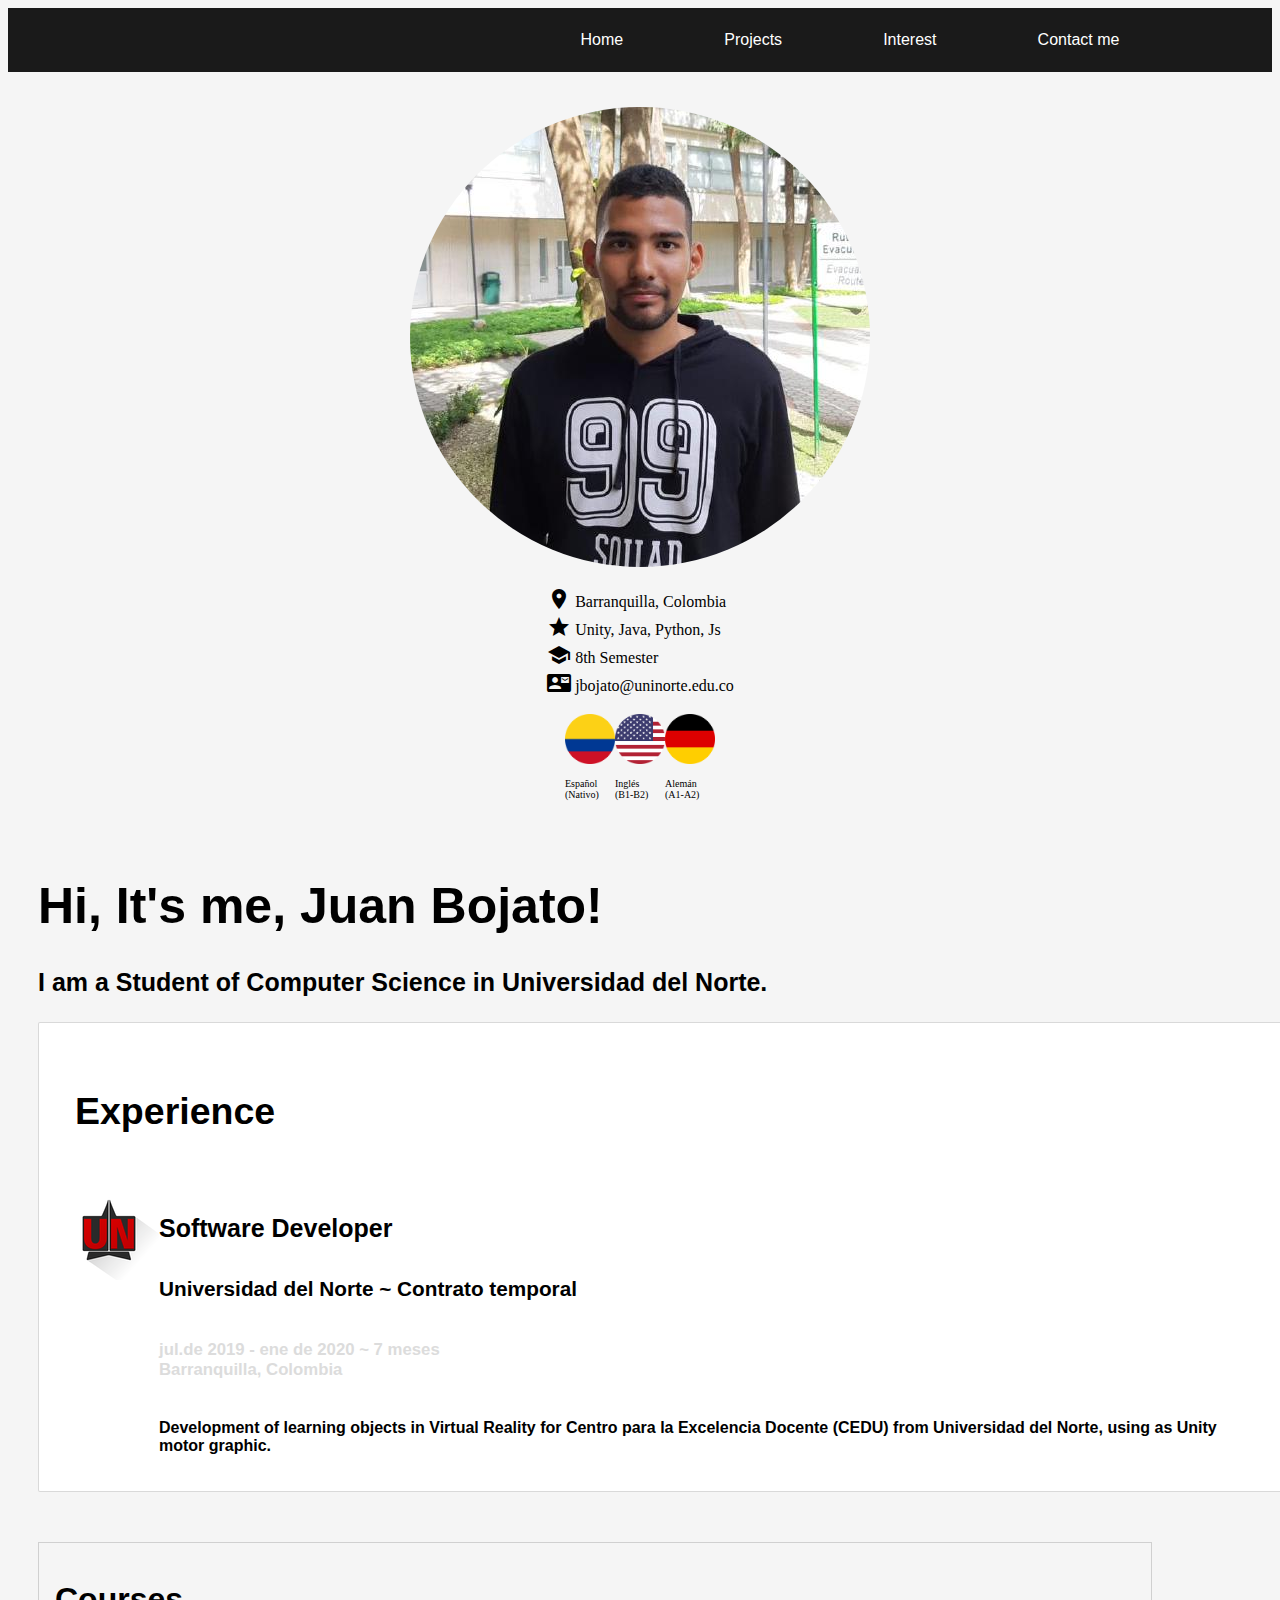
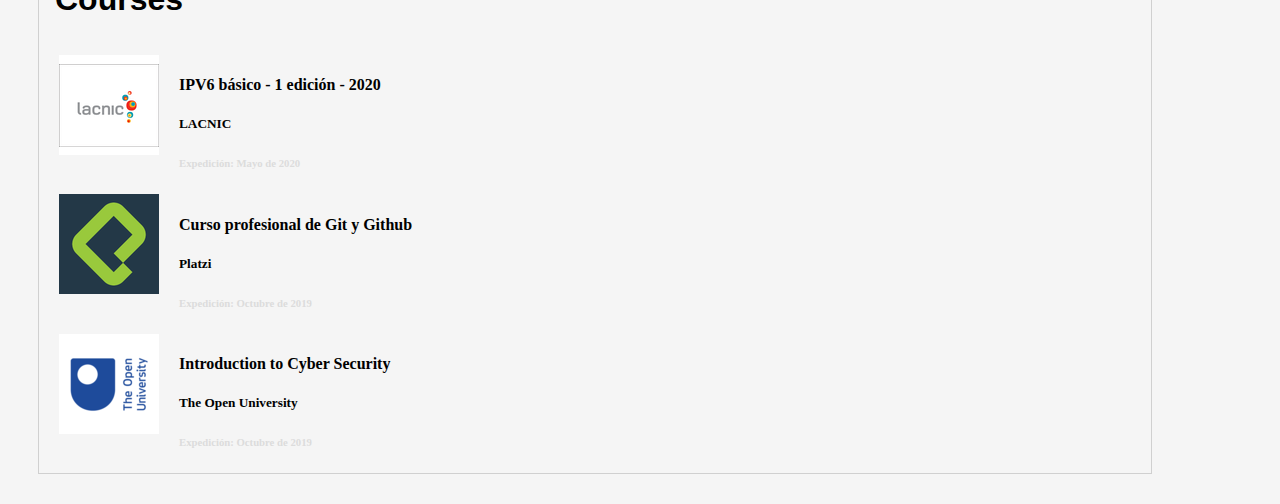
==== index.html @ c6415a24 "fix: error" ====
<!DOCTYPE html>
<html lang="en">
  <head>
    <meta charset="UTF-8" />
    <meta name="viewport" content="width=device-width, initial-scale=1.0" />
    <title>Document</title>
    <link
      rel="stylesheet"
      href="https://stackpath.bootstrapcdn.com/bootstrap/4.5.0/css/bootstrap.min.css"
      integrity="sha384-9aIt2nRpC12Uk9gS9baDl411NQApFmC26EwAOH8WgZl5MYYxFfc+NcPb1dKGj7Sk"
      crossorigin="anonymous"
    />
    <link
      rel="stylesheet"
      href="https://fonts.googleapis.com/css?family=Tangerine"
    />
    <link rel="stylesheet" href="./css/styles.css" />
    <link
      href="https://fonts.googleapis.com/icon?family=Material+Icons"
      rel="stylesheet"
    />
  </head>
  <body>
    <nav id="navbar">
      <!-- <div class="myName">
        <ul>
          Juan Bojato
        </ul>
      </div> -->

      <div class="navbar-sons">
        <ul>
          <a href="/">
            Home
          </a>
        </ul>
        <ul>
          <a href="./projects.html">
            Projects
          </a>
        </ul>
        <ul>
          <a href="./interest.html">
            Interest
          </a>
        </ul>
        <ul>
          <a href="./contact.html">
            Contact me
          </a>
        </ul>
      </div>
    </nav>
    <div class="divisor"></div>
    <div class="container">
      <div class="row">
        <div class="col-sm father-prof">
          <div class="profile">
            <div class="avatar-logo">
              <img class="avatar" src="./imgs/jb.jpg" />
            </div>
            <div class="personal-info">
              <ul class="list">
                <li>
                  <span class="material-icons icons">place</span>
                  Barranquilla, Colombia
                </li>

                <li>
                  <span class="material-icons icons">
                    star
                  </span>
                  Unity, Java, Python, Js
                </li>

                <li>
                  <span class="material-icons icons"> school </span> 8th
                  Semester
                </li>
                <li>
                  <span class="material-icons icons">
                    contact_mail
                  </span>
                  jbojato@uninorte.edu.co
                </li>

                <li></li>
              </ul>
            </div>

            <div class="idiomas">
              <div>
                <img class="tam" src="imgs/colombia-flag-round-xs.png" />
                <p>Español <br />(Nativo)</p>
              </div>
              <div>
                <img
                  class="tam"
                  src="imgs/united-states-of-america-flag-round-xs.png"
                />
                <p>Inglés <br />(B1-B2)</p>
              </div>
              <div>
                <img class="tam" src="imgs/germany-flag-round-xs.png" />
                <p>
                  Alemán<br />
                  (A1-A2)
                </p>
              </div>
            </div>
          </div>
        </div>
        <div class="col-sm text-intro">
          <h1>
            Hi, It's me, Juan Bojato!
          </h1>
          <p>
            I am a Student of Computer Science in Universidad del Norte.
          </p>
          <div class="experience">
            <h2>
              Experience
            </h2>
            <div class="exp-section">
              <div class="logo">
                <img src="imgs/north.png" />
              </div>
              <div class="text-exp">
                <h4>Software Developer</h4>
                <h5>Universidad del Norte ~ Contrato temporal</h5>
                <h6>
                  jul.de 2019 - ene de 2020 ~ 7 meses <br />Barranquilla,
                  Colombia
                </h6>
                <p class="exp">
                  Development of learning objects in Virtual Reality for Centro
                  para la Excelencia Docente (CEDU) from Universidad del Norte,
                  using as Unity motor graphic.
                </p>
              </div>
            </div>
          </div>
        </div>
      </div>
    </div>
    <div class="row courses">
      <div class="col-sm" id="courses-child">
        <h1 id="title">Courses</h1>
        <div class="lacnic">
          <div class="logo-curse">
            <img src="imgs/lacnic.png" />
          </div>
          <div>
            <h4>IPV6 básico - 1 edición - 2020</h4>
            <h5>LACNIC</h5>
            <h6>Expedición: Mayo de 2020</h6>
          </div>
        </div>
        <div class="platzi">
          <div class="logo-curse">
            <img src="imgs/platzi.png" />
          </div>
          <div>
            <h4>Curso profesional de Git y Github</h4>
            <h5>Platzi</h5>
            <h6>Expedición: Octubre de 2019</h6>
          </div>
        </div>
        <div class="openu">
          <div class="logo-curse">
            <img src="imgs/openuniversity.png" />
          </div>
          <div>
            <h4>Introduction to Cyber Security</h4>
            <h5>The Open University</h5>
            <h6>Expedición: Octubre de 2019</h6>
          </div>
        </div>
      </div>
    </div>
  </body>
</html>
---- css/styles.css ----
body {
  background-color: #f5f5f5;
}
a,
a:link {
  text-decoration: none;
  color: white;
  font-size: 16px;
}
a:hover {
  color: brown;
}
/* navbar section */
#navbar {
  width: 100%;
  top: 0;
  left: 0;

  height: 4rem;
  display: flex;
  align-items: center;
  background-color: #1a1a1a;
}
.navbar-sons {
  display: flex;
  width: 50%;
  right: 130px;
  position: absolute;
  justify-content: space-around;
  color: grey;
  font-weight: 500;
  font-family: "metropolis", sans-serif;
  font-size: 16px;
}
.navbar-sons ul:hover {
  font-size: 20px;
}

.myName {
  font-family: "Tangerine", sans-serif;
  display: flex;
  text-decoration: none;
  font-style: italic;
  font-weight: 600;
  font-size: 3em;
  position: absolute;
  color: black;
  animation-name: example;
  animation-duration: 4s;
  animation-delay: 1s;
  animation-iteration-count: infinite;
}

@keyframes example {
  from {
    color: black;
  }
  to {
    color: lightsalmon;
  }
}
/* divisor */
/* .divisor {
  width: 100%;
  height: 5px;
  background-color: #333333;
} */
/* container */
.container {
  border-radius: 2px;
  margin-top: 15px;
}
.avatar-logo,
.personal-info {
  display: flex;
  flex-direction: column;
  align-items: center;
}

.avatar {
  border-radius: 50%;
  max-width: 50%;
  height: auto;
}

.father-prof {
  display: flex;
  justify-content: center;
}

.profile {
  width: 100%;
  margin-top: 20px;
}
.text-intro {
  font-size: 25px;
  font-weight: 700;
  font-family: "Montserrat", sans-serif;
  padding: 20px;
  margin: 10px;
}
/* Second row */
.experience {
  border-radius: 2px;
  border-style: solid;
  background-color: white;
  border: 1px solid rgba(0, 0, 0, 0.15);
  height: auto;
  width: 100%;
  padding: 20px;
}
.exp-section,
.platzi,
.openu,
.lacnic {
  display: flex;
  align-items: flex-start;
}

.exp {
  font-size: 16px;
  font-family: "Roboto", sans-serif;

  margin-top: 10px;
}

.logo {
  height: 200px;
  width: 100px;
}
.logo-curse {
  height: 100px;
  width: 100px;
  margin-left: 20px;
  margin-right: 20px;
  margin-bottom: 20px;
}
.icons {
  position: relative;
  top: 4px;
  margin-left: 3px;
}
li {
  list-style-type: none;
  margin-right: 2px;
}
.list {
  padding-left: 0;
}
.idiomas {
  display: flex;
  justify-content: center;
  margin: 3px;
}
.tam {
  height: 50px;
  width: 50px;
}
/* .idiomas {
  width: 100%;
  margin: 3px;
  display: flex;
  justify-content: center;
  align-items: center;
}
.idiomas > div {
  width: 50%;
} */
.idiomas > div > p {
  font-size: 10px;
}

/* .tam {
  max-width: 30%;
  height: auto;
} */
/* .tam {
  height: 70px;
  width: 70px;
} */
/* Third row */
#courses-child {
  height: auto;
  width: 100%;

  border-style: solid;
  border-color: gray;
  border: 1px solid rgba(0, 0, 0, 0.15);
}
.courses {
  margin: 30px;
  width: 88%;
}
#title,
h2 {
  padding: 16px;
  font-family: Verdana, Tahoma, sans-serif;
}

h6 {
  color: gainsboro;
}

/* Media query */
@media (max-width: 900px) {
  .navbar-sons {
    width: 40%;
  }

  /* .avatar-logo {
    flex-direction: column;
    justify-content: top;
    align-items: center;
  }
  .profile {
    justify-content: center;
  }
  .tam {
    width: 30px;
    height: 30px;
  }
  .list,
  .personal-info {
    width: 40%;
  } */
}
/* @media (max-width: 900px) {
  .myName {
    width: 80%;
  }
} */
@media (max-width: 450px) {
  #navbar {
    font-size: 10px;
    justify-content: space-around;
  }
}
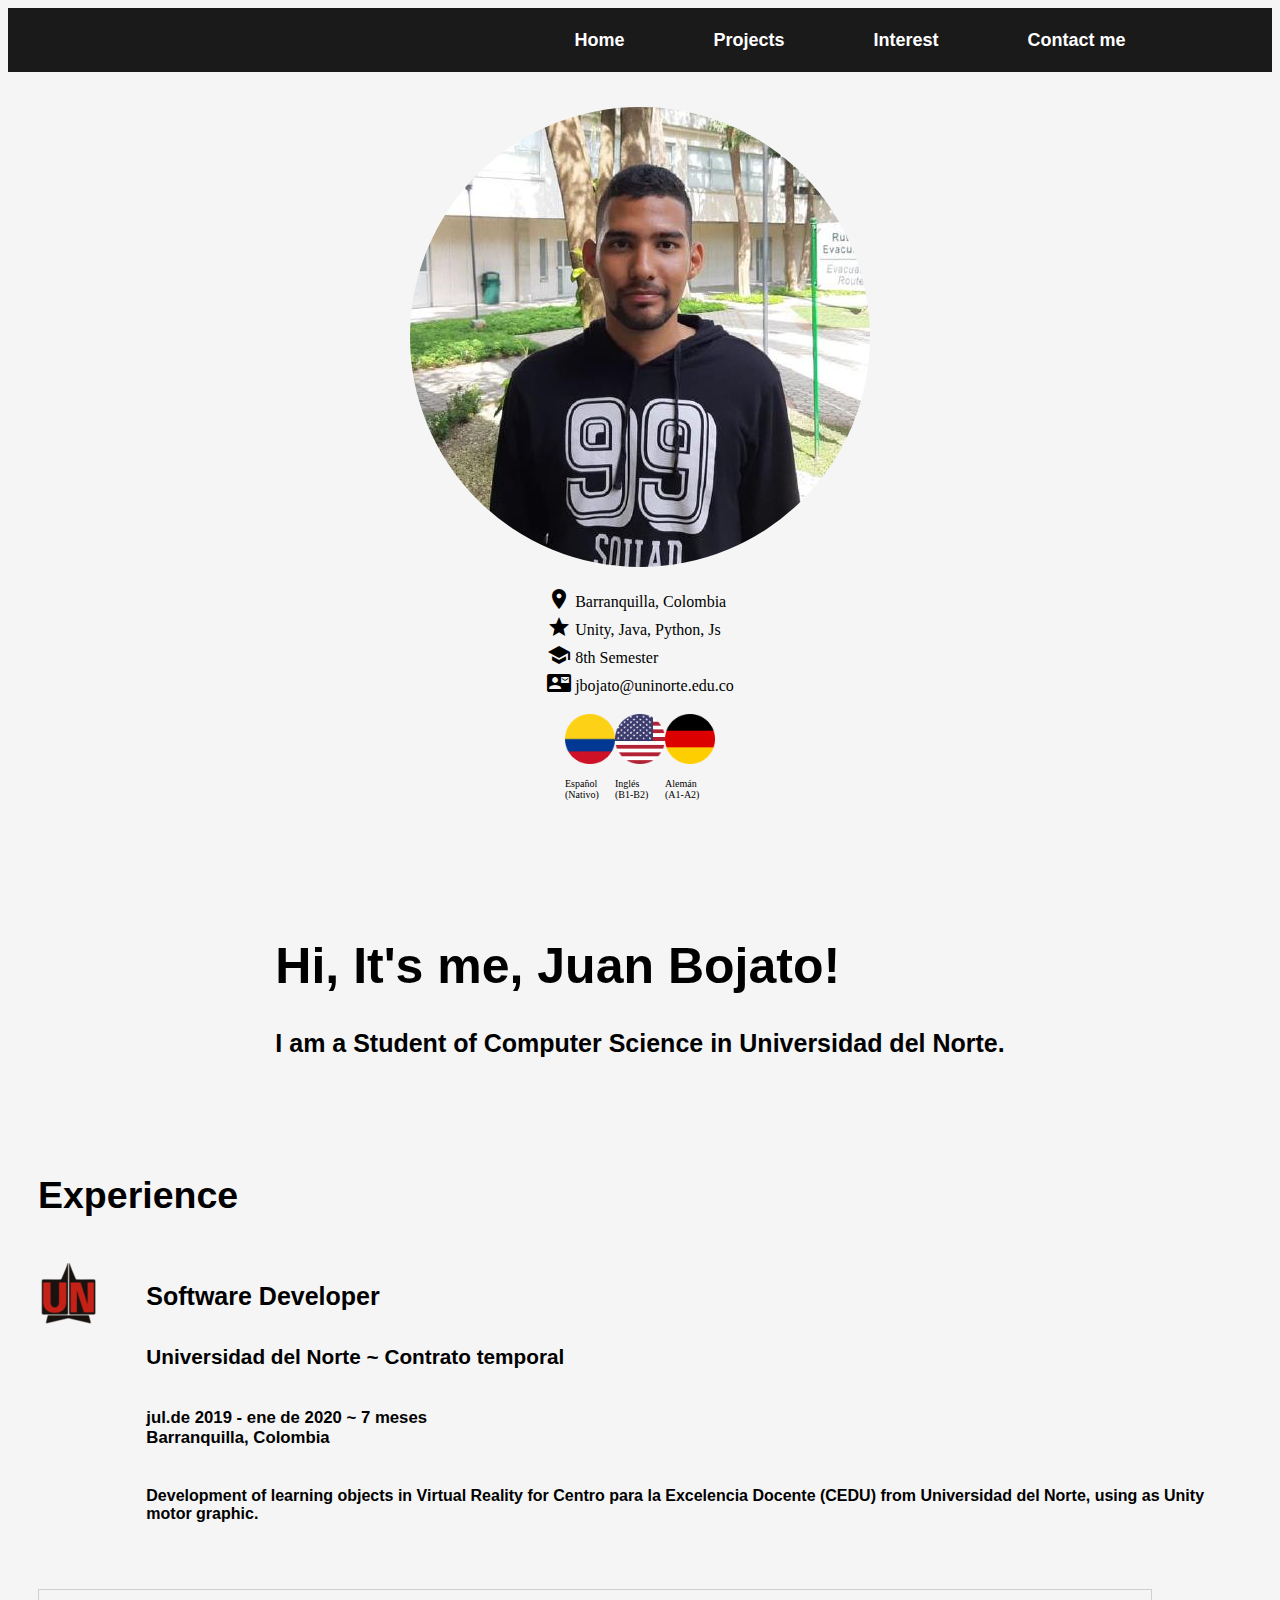
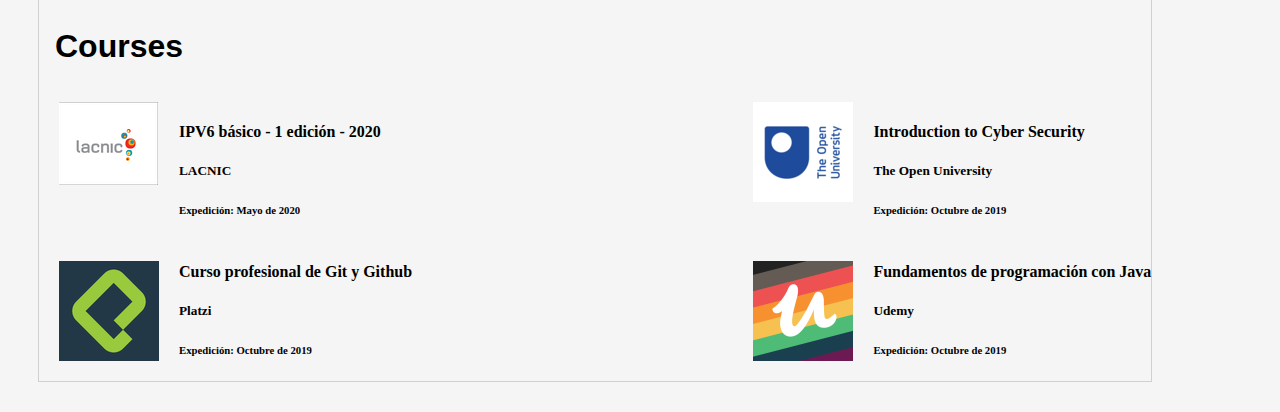
==== commit b2de7ee2: "feature: projects.html" ====
--- a/index.html
+++ b/index.html
@@ -111,12 +111,17 @@
           </div>
         </div>
         <div class="col-sm text-intro">
-          <h1>
-            Hi, It's me, Juan Bojato!
-          </h1>
-          <p>
-            I am a Student of Computer Science in Universidad del Norte.
-          </p>
+          <div class="presentation">
+            <div>
+              <h1>
+                Hi, It's me, Juan Bojato!
+              </h1>
+              <p>
+                I am a Student of Computer Science in Universidad del Norte.
+              </p>
+            </div>
+          </div>
+
           <div class="experience">
             <h2>
               Experience
@@ -144,36 +149,52 @@
       </div>
     </div>
     <div class="row courses">
-      <div class="col-sm" id="courses-child">
+      <div class="col-sm" id="courses-father">
         <h1 id="title">Courses</h1>
-        <div class="lacnic">
-          <div class="logo-curse">
-            <img src="imgs/lacnic.png" />
-          </div>
-          <div>
-            <h4>IPV6 básico - 1 edición - 2020</h4>
-            <h5>LACNIC</h5>
-            <h6>Expedición: Mayo de 2020</h6>
-          </div>
-        </div>
-        <div class="platzi">
-          <div class="logo-curse">
-            <img src="imgs/platzi.png" />
-          </div>
-          <div>
-            <h4>Curso profesional de Git y Github</h4>
-            <h5>Platzi</h5>
-            <h6>Expedición: Octubre de 2019</h6>
-          </div>
-        </div>
-        <div class="openu">
-          <div class="logo-curse">
-            <img src="imgs/openuniversity.png" />
-          </div>
-          <div>
-            <h4>Introduction to Cyber Security</h4>
-            <h5>The Open University</h5>
-            <h6>Expedición: Octubre de 2019</h6>
+        <div class="courses-child">
+          <div class="courses-section-1">
+            <div class="lacnic">
+              <div class="logo-curse">
+                <img src="imgs/lacnic.png" />
+              </div>
+              <div>
+                <h4>IPV6 básico - 1 edición - 2020</h4>
+                <h5>LACNIC</h5>
+                <h6>Expedición: Mayo de 2020</h6>
+              </div>
+            </div>
+            <div class="platzi">
+              <div class="logo-curse">
+                <img src="imgs/platzi.png" />
+              </div>
+              <div>
+                <h4>Curso profesional de Git y Github</h4>
+                <h5>Platzi</h5>
+                <h6>Expedición: Octubre de 2019</h6>
+              </div>
+            </div>
+          </div>
+          <div class="courses-section-2">
+            <div class="openu">
+              <div class="logo-curse">
+                <img src="imgs/openuniversity.png" />
+              </div>
+              <div>
+                <h4>Introduction to Cyber Security</h4>
+                <h5>The Open University</h5>
+                <h6>Expedición: Octubre de 2019</h6>
+              </div>
+            </div>
+            <div class="udemy">
+              <div class="logo-curse">
+                <img src="imgs/0.png" />
+              </div>
+              <div>
+                <h4>Fundamentos de programación con Java</h4>
+                <h5>Udemy</h5>
+                <h6>Expedición: Octubre de 2019</h6>
+              </div>
+            </div>
           </div>
         </div>
       </div>
--- a/css/styles.css
+++ b/css/styles.css
@@ -5,10 +5,9 @@
 a:link {
   text-decoration: none;
   color: white;
-  font-size: 16px;
 }
 a:hover {
-  color: brown;
+  color: lightseagreen;
 }
 /* navbar section */
 #navbar {
@@ -27,13 +26,10 @@
   right: 130px;
   position: absolute;
   justify-content: space-around;
-  color: grey;
-  font-weight: 500;
-  font-family: "metropolis", sans-serif;
-  font-size: 16px;
-}
-.navbar-sons ul:hover {
-  font-size: 20px;
+  color: white;
+  font-weight: 550;
+  font-family: "Montserrat", sans-serif;
+  font-size: 18px;
 }
 
 .myName {
@@ -99,24 +95,30 @@
   padding: 20px;
   margin: 10px;
 }
+.presentation {
+  display: flex;
+  justify-content: center;
+  align-items: center;
+  height: 300px;
+}
 /* Second row */
 .experience {
   border-radius: 2px;
-  border-style: solid;
-  background-color: white;
-  border: 1px solid rgba(0, 0, 0, 0.15);
-  height: auto;
-  width: 100%;
-  padding: 20px;
-}
+  height: auto;
+  width: 100%;
+}
+
 .exp-section,
-.platzi,
 .openu,
 .lacnic {
   display: flex;
   align-items: flex-start;
 }
-
+.udemy,
+.platzi {
+  display: flex;
+  align-items: flex-end;
+}
 .exp {
   font-size: 16px;
   font-family: "Roboto", sans-serif;
@@ -127,6 +129,7 @@
 .logo {
   height: 200px;
   width: 100px;
+  margin: 15px 15px 15px 0px;
 }
 .logo-curse {
   height: 100px;
@@ -179,7 +182,7 @@
   width: 70px;
 } */
 /* Third row */
-#courses-child {
+#courses-father {
   height: auto;
   width: 100%;
 
@@ -187,18 +190,18 @@
   border-color: gray;
   border: 1px solid rgba(0, 0, 0, 0.15);
 }
+.courses-child {
+  display: flex;
+  flex-wrap: wrap;
+  justify-content: space-between;
+}
 .courses {
   margin: 30px;
   width: 88%;
 }
-#title,
-h2 {
+#title {
   padding: 16px;
   font-family: Verdana, Tahoma, sans-serif;
-}
-
-h6 {
-  color: gainsboro;
 }
 
 /* Media query */
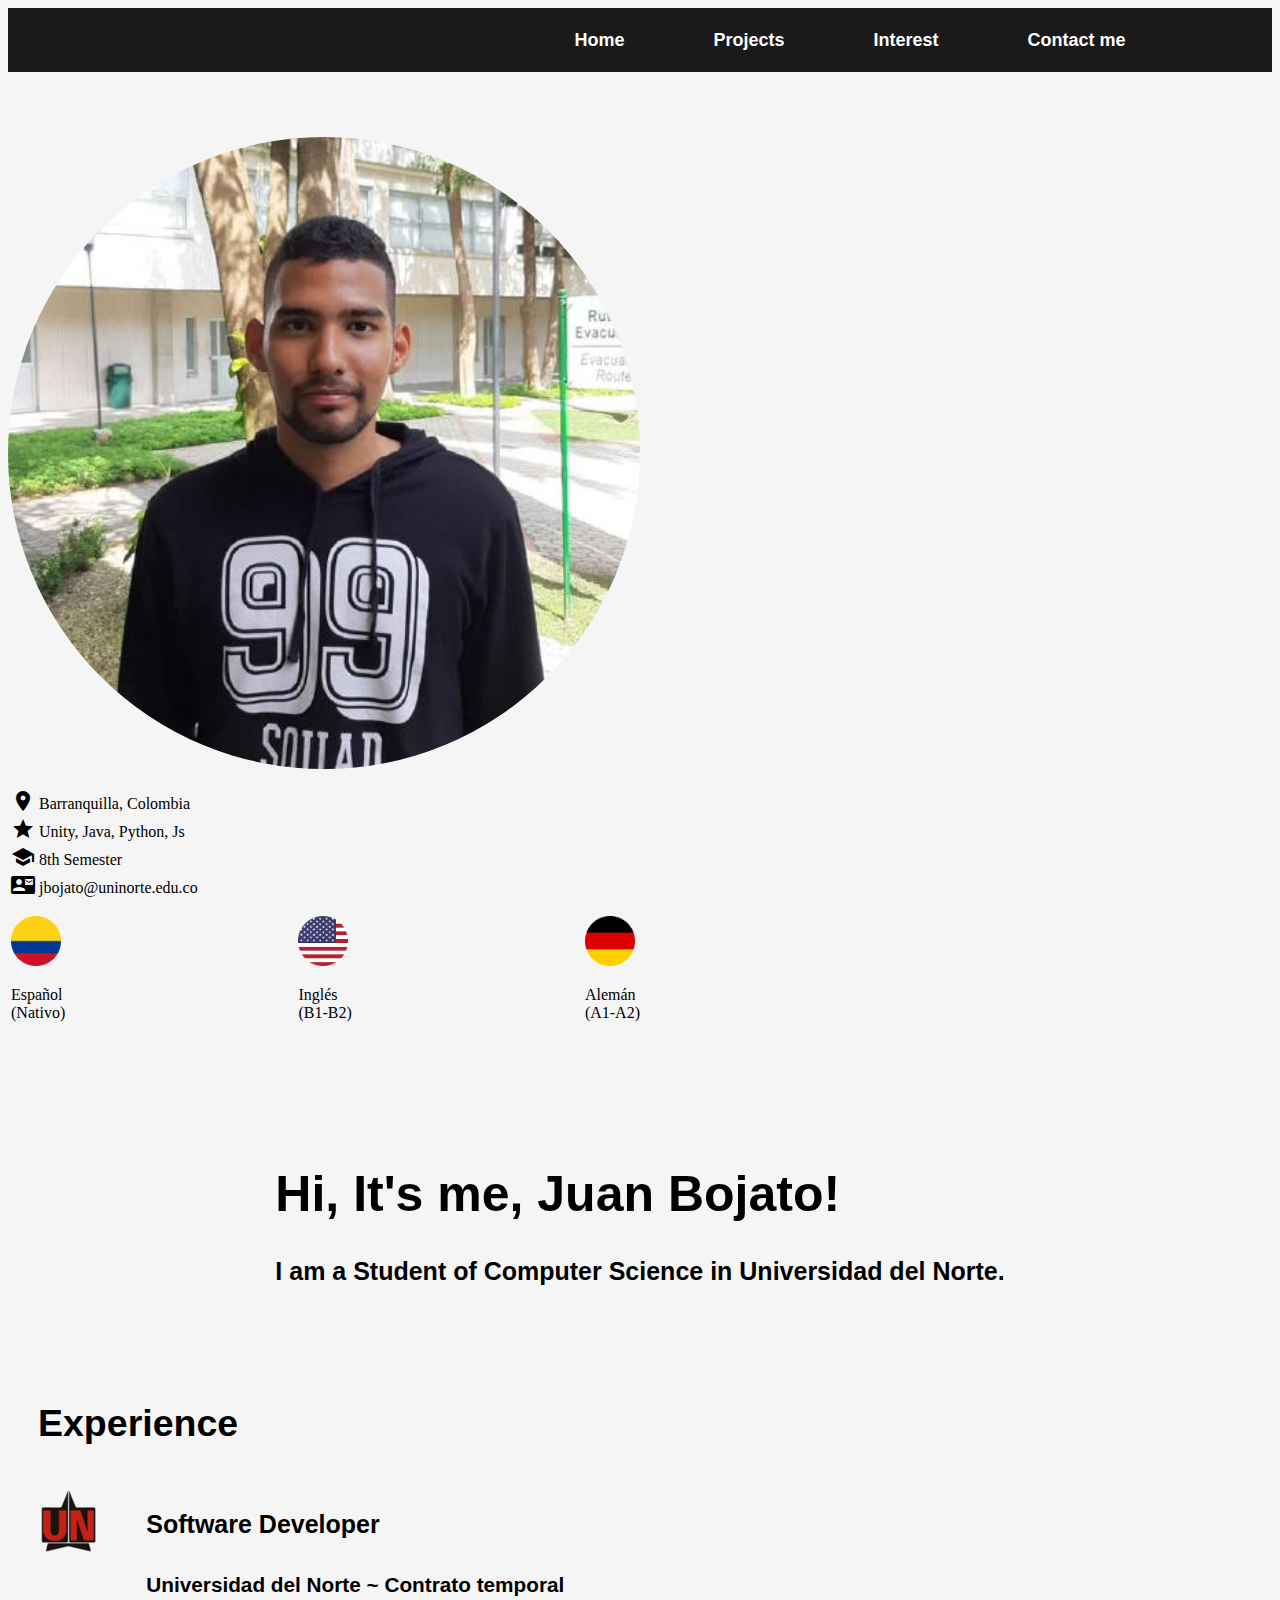
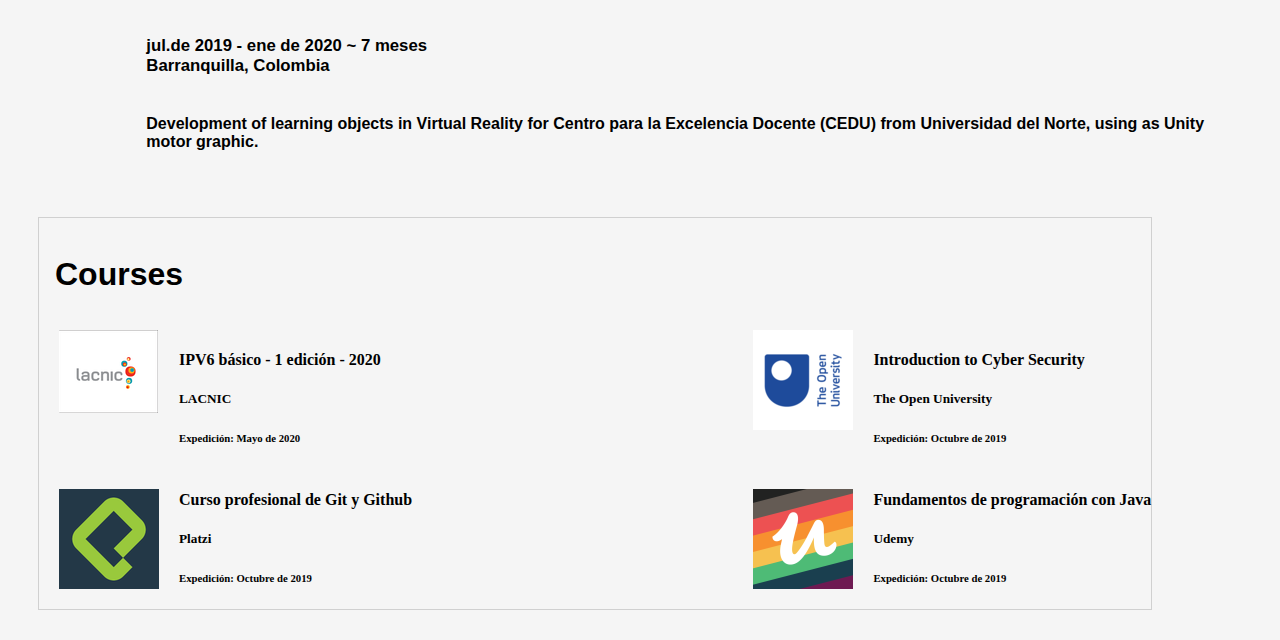
==== commit 2a3eae59: "fix: flags" ====
--- a/index.html
+++ b/index.html
@@ -89,23 +89,25 @@
             </div>
 
             <div class="idiomas">
-              <div>
-                <img class="tam" src="imgs/colombia-flag-round-xs.png" />
-                <p>Español <br />(Nativo)</p>
-              </div>
-              <div>
-                <img
-                  class="tam"
-                  src="imgs/united-states-of-america-flag-round-xs.png"
-                />
-                <p>Inglés <br />(B1-B2)</p>
-              </div>
-              <div>
-                <img class="tam" src="imgs/germany-flag-round-xs.png" />
-                <p>
-                  Alemán<br />
-                  (A1-A2)
-                </p>
+              <div class="idiomas-children">
+                <div>
+                  <img class="tam" src="imgs/colombia-flag-round-xs.png" />
+                  <p>Español <br />(Nativo)</p>
+                </div>
+                <div>
+                  <img
+                    class="tam"
+                    src="imgs/united-states-of-america-flag-round-xs.png"
+                  />
+                  <p>Inglés <br />(B1-B2)</p>
+                </div>
+                <div>
+                  <img class="tam" src="imgs/germany-flag-round-xs.png" />
+                  <p>
+                    Alemán<br />
+                    (A1-A2)
+                  </p>
+                </div>
               </div>
             </div>
           </div>
--- a/css/styles.css
+++ b/css/styles.css
@@ -70,7 +70,6 @@
 .personal-info {
   display: flex;
   flex-direction: column;
-  align-items: center;
 }
 
 .avatar {
@@ -81,12 +80,12 @@
 
 .father-prof {
   display: flex;
-  justify-content: center;
+  justify-content: flex-end;
 }
 
 .profile {
   width: 100%;
-  margin-top: 20px;
+  margin-top: 50px;
 }
 .text-intro {
   font-size: 25px;
@@ -151,9 +150,14 @@
   padding-left: 0;
 }
 .idiomas {
-  display: flex;
-  justify-content: center;
   margin: 3px;
+}
+.idiomas-children {
+  width: 50%;
+  display: flex;
+  /* align-items: center; */
+  flex-wrap: wrap;
+  justify-content: space-between;
 }
 .tam {
   height: 50px;
@@ -207,31 +211,24 @@
 /* Media query */
 @media (max-width: 900px) {
   .navbar-sons {
-    width: 40%;
-  }
-
-  /* .avatar-logo {
+    width: 30%;
+  }
+}
+@media (max-width: 575px) {
+  .avatar-logo,
+  .personal-info {
+    display: flex;
     flex-direction: column;
-    justify-content: top;
     align-items: center;
   }
-  .profile {
-    justify-content: center;
-  }
-  .tam {
-    width: 30px;
-    height: 30px;
-  }
-  .list,
-  .personal-info {
-    width: 40%;
-  } */
-}
-/* @media (max-width: 900px) {
-  .myName {
-    width: 80%;
-  }
-} */
+  .idiomas-children {
+    display: flex;
+    width: 100%;
+    align-items: center;
+    justify-content: space-around;
+  }
+}
+
 @media (max-width: 450px) {
   #navbar {
     font-size: 10px;
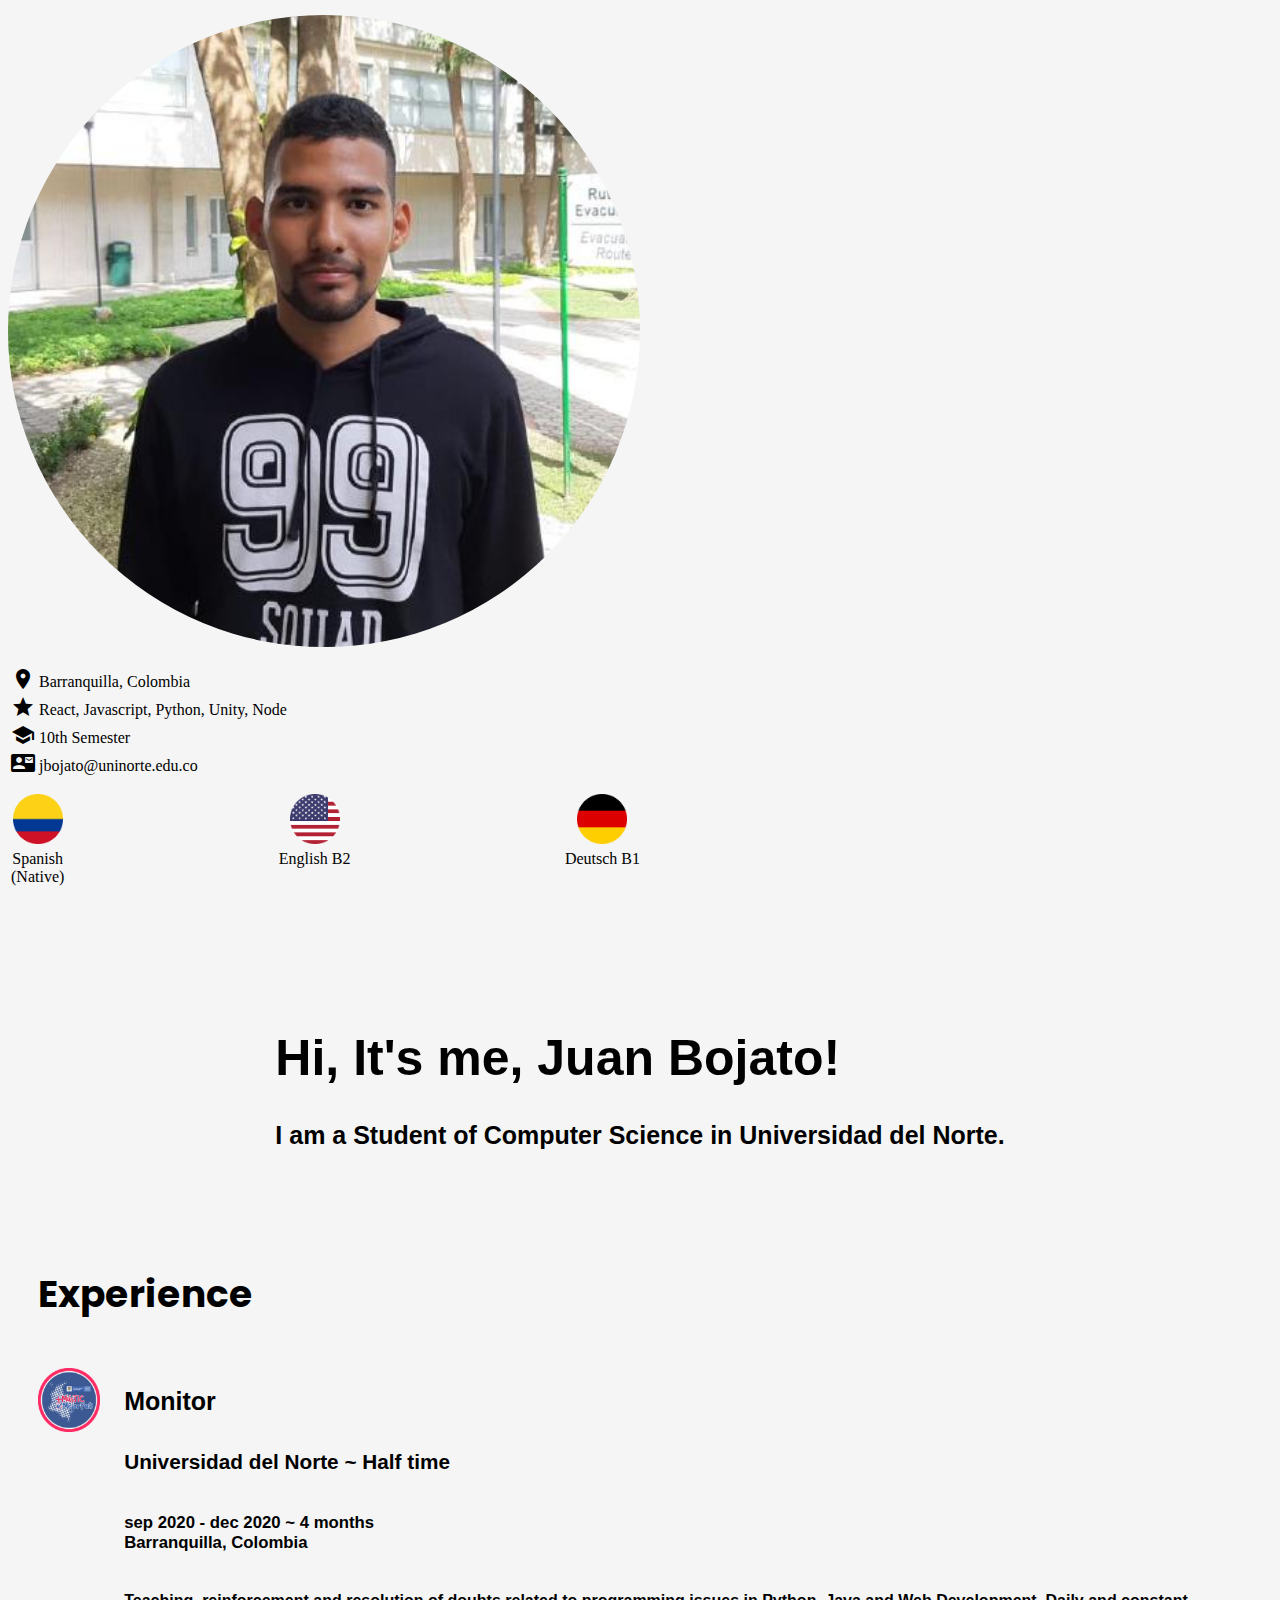
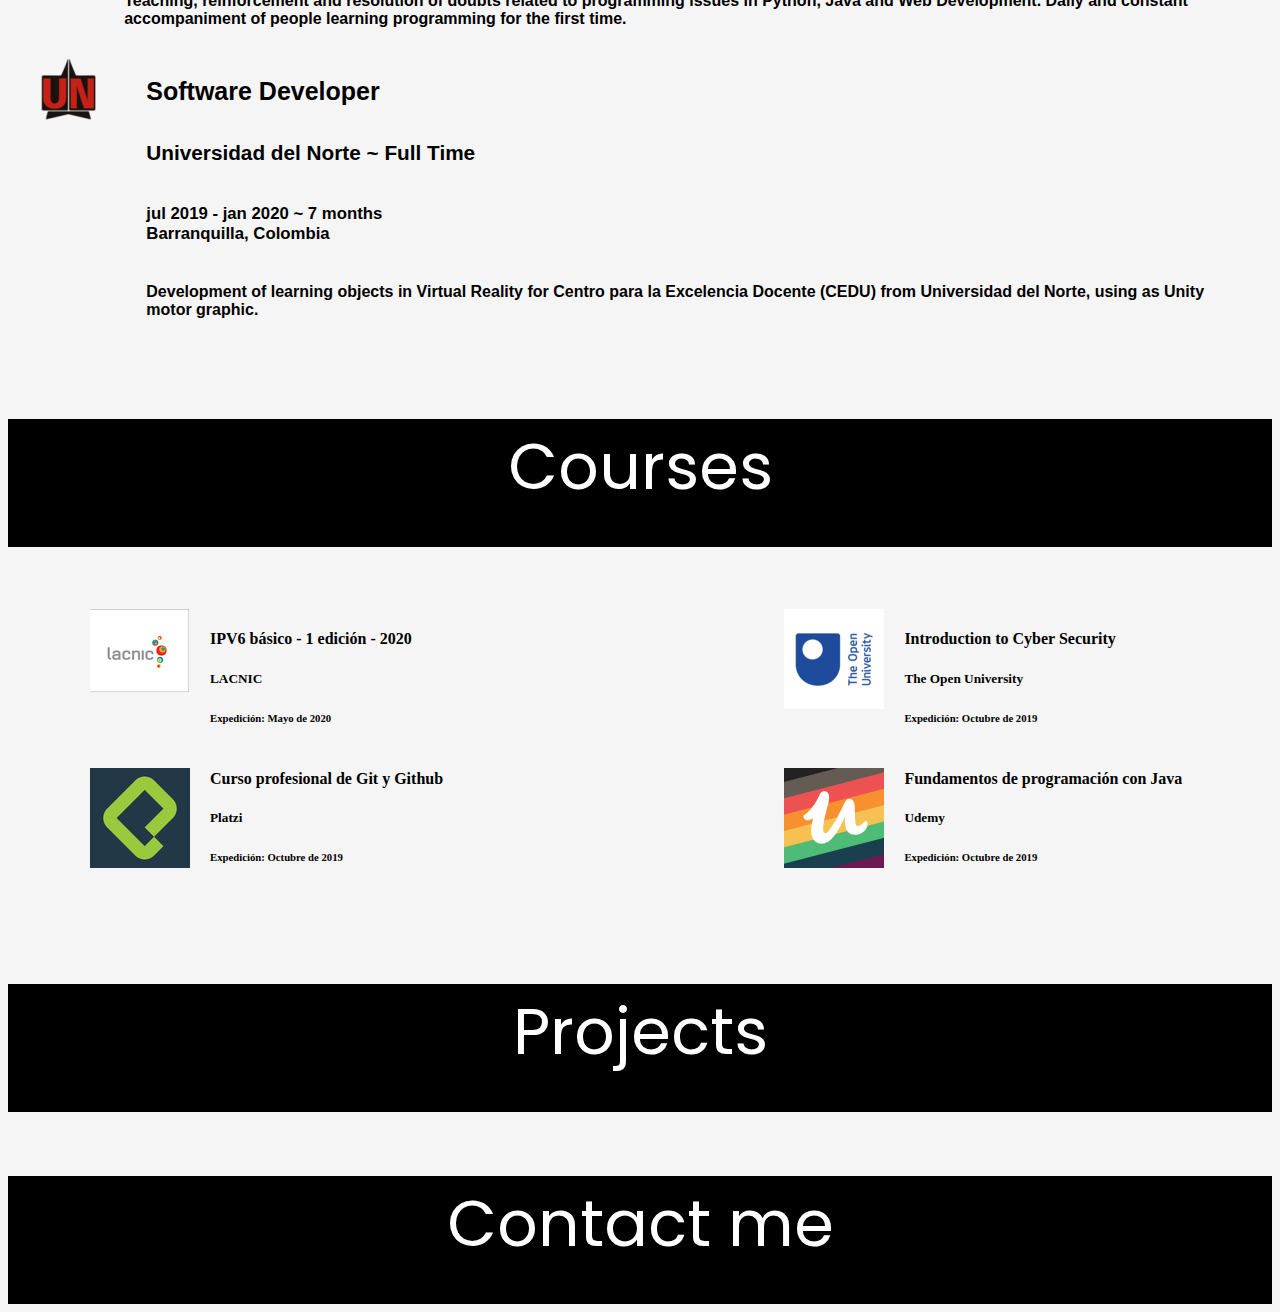
==== commit 6210e309: "fix: changing layouts and design" ====
--- a/index.html
+++ b/index.html
@@ -3,7 +3,7 @@
   <head>
     <meta charset="UTF-8" />
     <meta name="viewport" content="width=device-width, initial-scale=1.0" />
-    <title>Document</title>
+    <title>Juan Bojato's Home</title>
     <link
       rel="stylesheet"
       href="https://stackpath.bootstrapcdn.com/bootstrap/4.5.0/css/bootstrap.min.css"
@@ -19,38 +19,9 @@
       href="https://fonts.googleapis.com/icon?family=Material+Icons"
       rel="stylesheet"
     />
+    <link rel="icon" type="image/png" href="/imgs/webicon.png" />
   </head>
   <body>
-    <nav id="navbar">
-      <!-- <div class="myName">
-        <ul>
-          Juan Bojato
-        </ul>
-      </div> -->
-
-      <div class="navbar-sons">
-        <ul>
-          <a href="/">
-            Home
-          </a>
-        </ul>
-        <ul>
-          <a href="./projects.html">
-            Projects
-          </a>
-        </ul>
-        <ul>
-          <a href="./interest.html">
-            Interest
-          </a>
-        </ul>
-        <ul>
-          <a href="./contact.html">
-            Contact me
-          </a>
-        </ul>
-      </div>
-    </nav>
     <div class="divisor"></div>
     <div class="container">
       <div class="row">
@@ -59,7 +30,7 @@
             <div class="avatar-logo">
               <img class="avatar" src="./imgs/jb.jpg" />
             </div>
-            <div class="personal-info">
+            <div class="personal-info p-4">
               <ul class="list">
                 <li>
                   <span class="material-icons icons">place</span>
@@ -67,20 +38,16 @@
                 </li>
 
                 <li>
-                  <span class="material-icons icons">
-                    star
-                  </span>
-                  Unity, Java, Python, Js
+                  <span class="material-icons icons"> star </span>
+                  React, Javascript, Python, Unity, Node
                 </li>
 
                 <li>
-                  <span class="material-icons icons"> school </span> 8th
+                  <span class="material-icons icons"> school </span> 10th
                   Semester
                 </li>
                 <li>
-                  <span class="material-icons icons">
-                    contact_mail
-                  </span>
+                  <span class="material-icons icons"> contact_mail </span>
                   jbojato@uninorte.edu.co
                 </li>
 
@@ -90,23 +57,20 @@
 
             <div class="idiomas">
               <div class="idiomas-children">
-                <div>
+                <div class="flag">
                   <img class="tam" src="imgs/colombia-flag-round-xs.png" />
-                  <p>Español <br />(Nativo)</p>
+                  <p>Spanish <br />(Native)</p>
                 </div>
-                <div>
+                <div class="flag">
                   <img
                     class="tam"
                     src="imgs/united-states-of-america-flag-round-xs.png"
                   />
-                  <p>Inglés <br />(B1-B2)</p>
+                  <p>English B2</p>
                 </div>
-                <div>
+                <div class="flag">
                   <img class="tam" src="imgs/germany-flag-round-xs.png" />
-                  <p>
-                    Alemán<br />
-                    (A1-A2)
-                  </p>
+                  <p>Deutsch B1<br /></p>
                 </div>
               </div>
             </div>
@@ -115,9 +79,7 @@
         <div class="col-sm text-intro">
           <div class="presentation">
             <div>
-              <h1>
-                Hi, It's me, Juan Bojato!
-              </h1>
+              <h1>Hi, It's me, Juan Bojato!</h1>
               <p>
                 I am a Student of Computer Science in Universidad del Norte.
               </p>
@@ -125,19 +87,34 @@
           </div>
 
           <div class="experience">
-            <h2>
-              Experience
-            </h2>
+            <h2>Experience</h2>
+            <div class="exp-section">
+              <div class="logo">
+                <img height="64px" width="62px" src="imgs/mintic.png" />
+              </div>
+              <div class="text-exp">
+                <h4>Monitor</h4>
+                <h5>Universidad del Norte ~ Half time</h5>
+                <h6>
+                  sep 2020 - dec 2020 ~ 4 months <br />Barranquilla, Colombia
+                </h6>
+                <p class="exp">
+                  Teaching, reinforcement and resolution of doubts related to
+                  programming issues in Python, Java and Web Development. Daily
+                  and constant accompaniment of people learning programming for
+                  the first time.
+                </p>
+              </div>
+            </div>
             <div class="exp-section">
               <div class="logo">
                 <img src="imgs/north.png" />
               </div>
               <div class="text-exp">
                 <h4>Software Developer</h4>
-                <h5>Universidad del Norte ~ Contrato temporal</h5>
+                <h5>Universidad del Norte ~ Full Time</h5>
                 <h6>
-                  jul.de 2019 - ene de 2020 ~ 7 meses <br />Barranquilla,
-                  Colombia
+                  jul 2019 - jan 2020 ~ 7 months <br />Barranquilla, Colombia
                 </h6>
                 <p class="exp">
                   Development of learning objects in Virtual Reality for Centro
@@ -150,9 +127,9 @@
         </div>
       </div>
     </div>
+    <div class="row sectionDiv"><p>Courses</p></div>
     <div class="row courses">
       <div class="col-sm" id="courses-father">
-        <h1 id="title">Courses</h1>
         <div class="courses-child">
           <div class="courses-section-1">
             <div class="lacnic">
@@ -201,5 +178,7 @@
         </div>
       </div>
     </div>
+    <div class="row sectionDiv"><p>Projects</p></div>
+    <div class="row sectionDiv"><p>Contact me</p></div>
   </body>
 </html>
--- a/css/styles.css
+++ b/css/styles.css
@@ -1,3 +1,7 @@
+/* Fonts */
+
+@import url("https://fonts.googleapis.com/css2?family=Poppins:wght@300&display=swap");
+
 body {
   background-color: #f5f5f5;
 }
@@ -14,7 +18,6 @@
   width: 100%;
   top: 0;
   left: 0;
-
   height: 4rem;
   display: flex;
   align-items: center;
@@ -55,13 +58,7 @@
     color: lightsalmon;
   }
 }
-/* divisor */
-/* .divisor {
-  width: 100%;
-  height: 5px;
-  background-color: #333333;
-} */
-/* container */
+
 .container {
   border-radius: 2px;
   margin-top: 15px;
@@ -80,12 +77,12 @@
 
 .father-prof {
   display: flex;
-  justify-content: flex-end;
+  align-items: center;
+  justify-content: center;
 }
 
 .profile {
   width: 100%;
-  margin-top: 50px;
 }
 .text-intro {
   font-size: 25px;
@@ -100,6 +97,13 @@
   align-items: center;
   height: 300px;
 }
+.flag {
+  display: block;
+  text-align: center;
+}
+.flag > p {
+  margin-top: 2px;
+}
 /* Second row */
 .experience {
   border-radius: 2px;
@@ -129,6 +133,10 @@
   height: 200px;
   width: 100px;
   margin: 15px 15px 15px 0px;
+}
+h2 {
+  font-family: "Poppins", sans-serif;
+  font-weight: bold;
 }
 .logo-curse {
   height: 100px;
@@ -155,7 +163,6 @@
 .idiomas-children {
   width: 50%;
   display: flex;
-  /* align-items: center; */
   flex-wrap: wrap;
   justify-content: space-between;
 }
@@ -163,41 +170,23 @@
   height: 50px;
   width: 50px;
 }
-/* .idiomas {
-  width: 100%;
-  margin: 3px;
-  display: flex;
-  justify-content: center;
-  align-items: center;
-}
-.idiomas > div {
-  width: 50%;
-} */
+
 .idiomas > div > p {
   font-size: 10px;
 }
 
-/* .tam {
-  max-width: 30%;
-  height: auto;
-} */
-/* .tam {
-  height: 70px;
-  width: 70px;
-} */
 /* Third row */
+
 #courses-father {
   height: auto;
   width: 100%;
-
-  border-style: solid;
-  border-color: gray;
-  border: 1px solid rgba(0, 0, 0, 0.15);
 }
 .courses-child {
+  width: 100%;
   display: flex;
   flex-wrap: wrap;
   justify-content: space-between;
+  padding: 2rem;
 }
 .courses {
   margin: 30px;
@@ -208,6 +197,17 @@
   font-family: Verdana, Tahoma, sans-serif;
 }
 
+/* Sections */
+.sectionDiv {
+  display: block;
+  background-color: black;
+  color: white;
+  font-family: "Poppins", sans-serif;
+  height: 8rem;
+  font-size: 4rem;
+  text-align: center;
+  width: 100%;
+}
 /* Media query */
 @media (max-width: 900px) {
   .navbar-sons {
@@ -230,8 +230,9 @@
 }
 
 @media (max-width: 450px) {
-  #navbar {
-    font-size: 10px;
+  #navbar,
+  .navbar-sons {
+    font-size: 12px;
     justify-content: space-around;
   }
 }
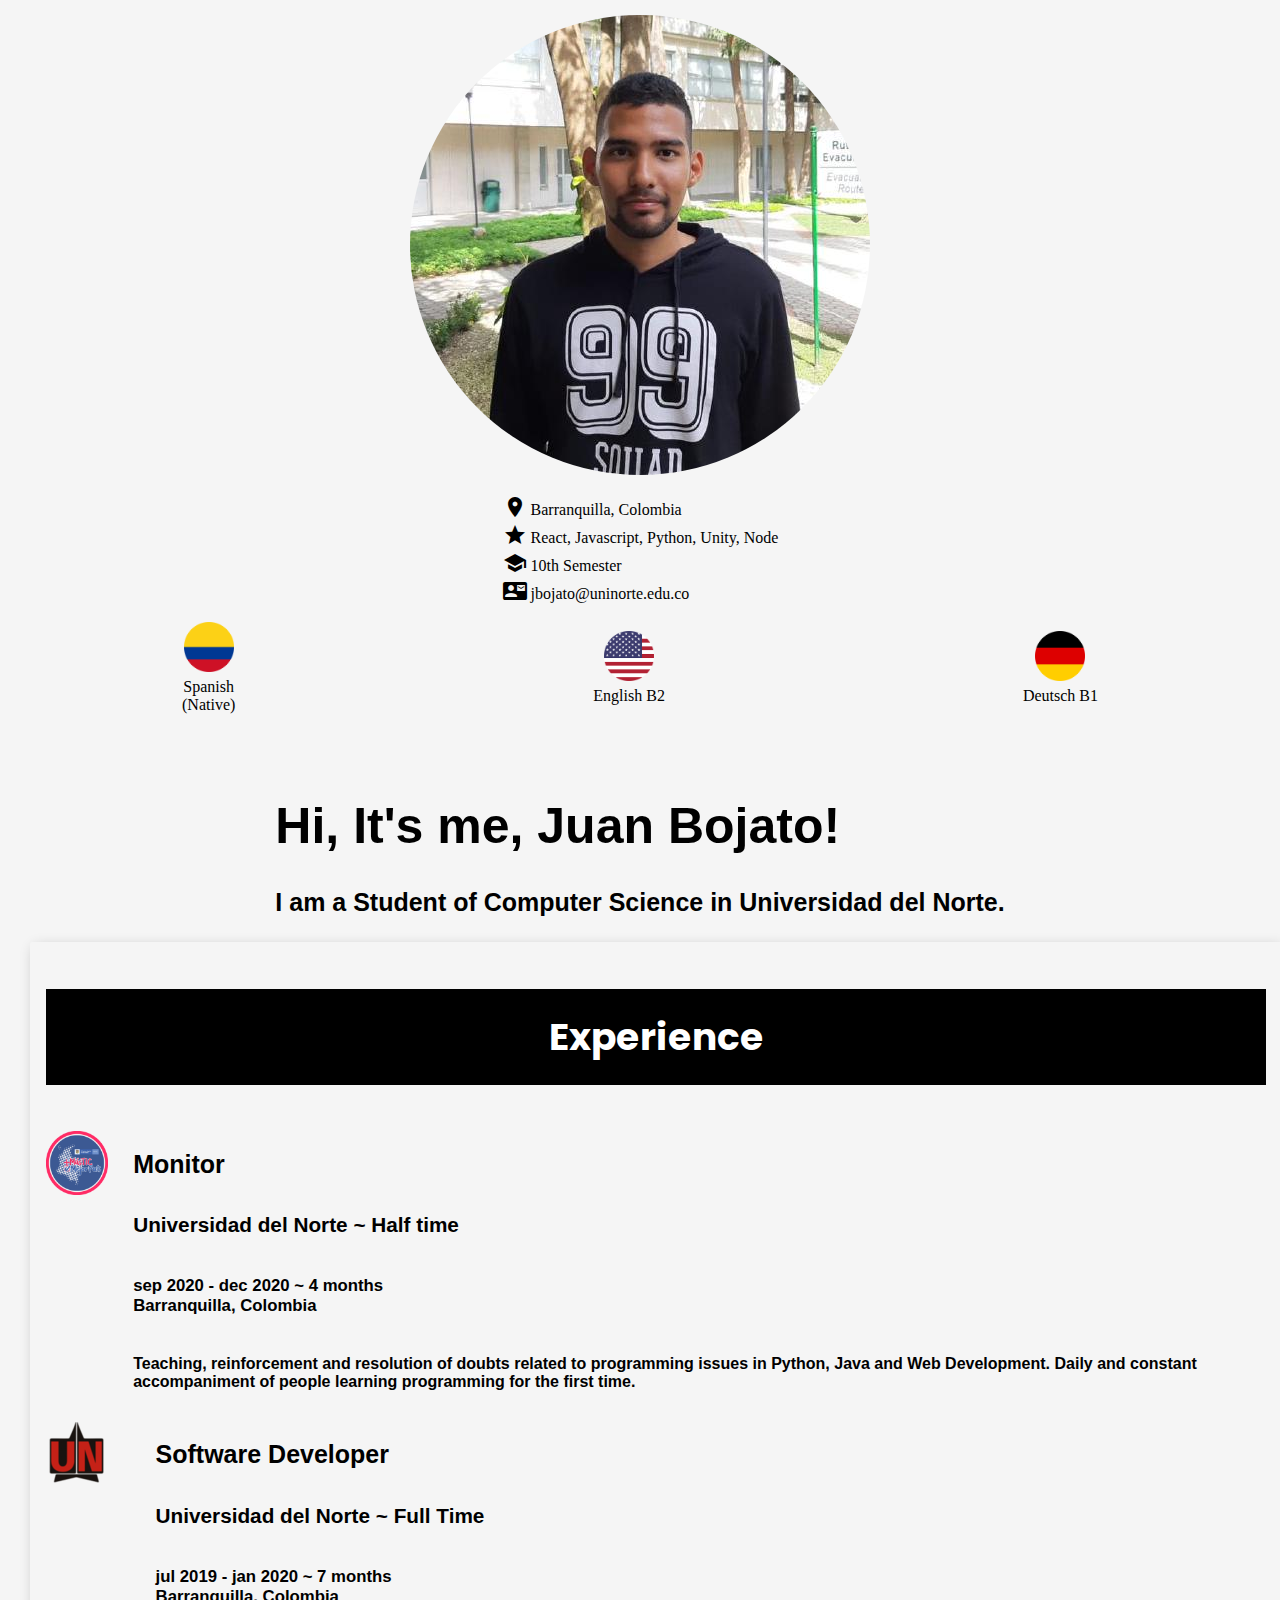
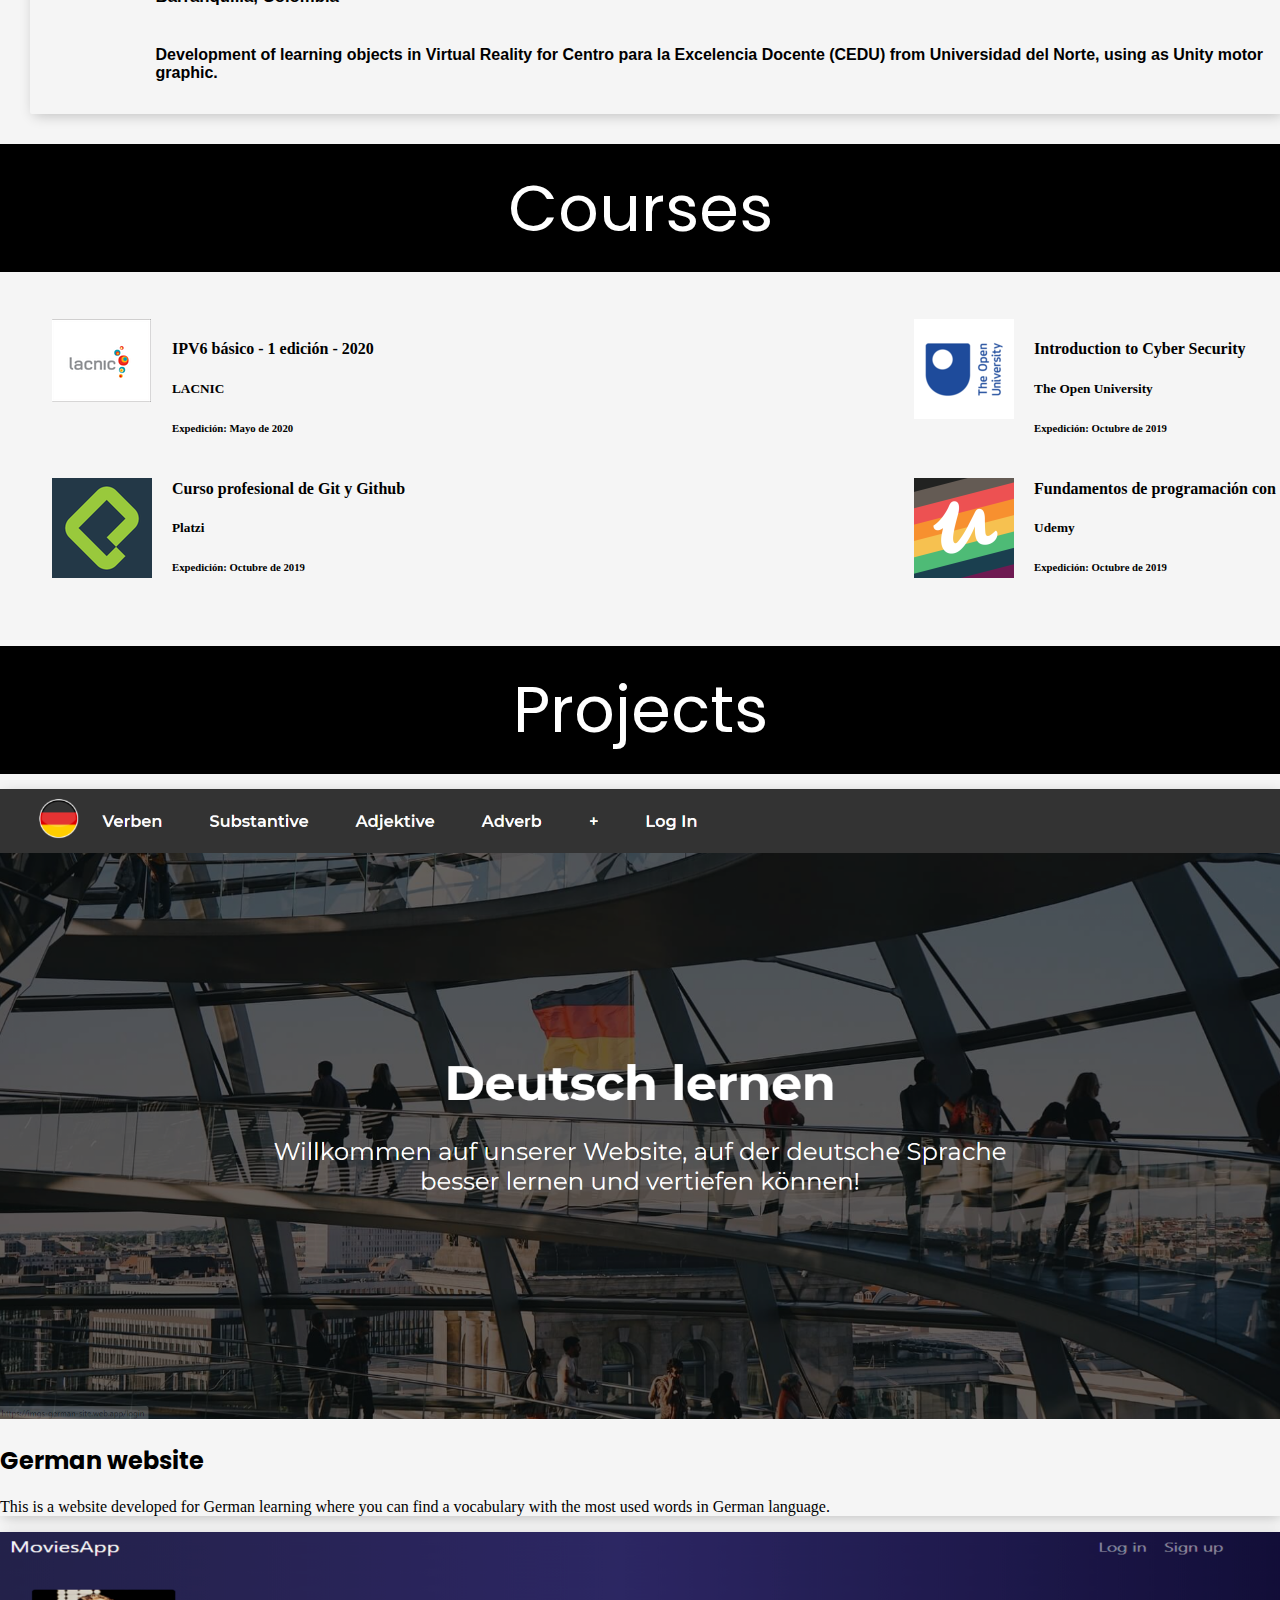
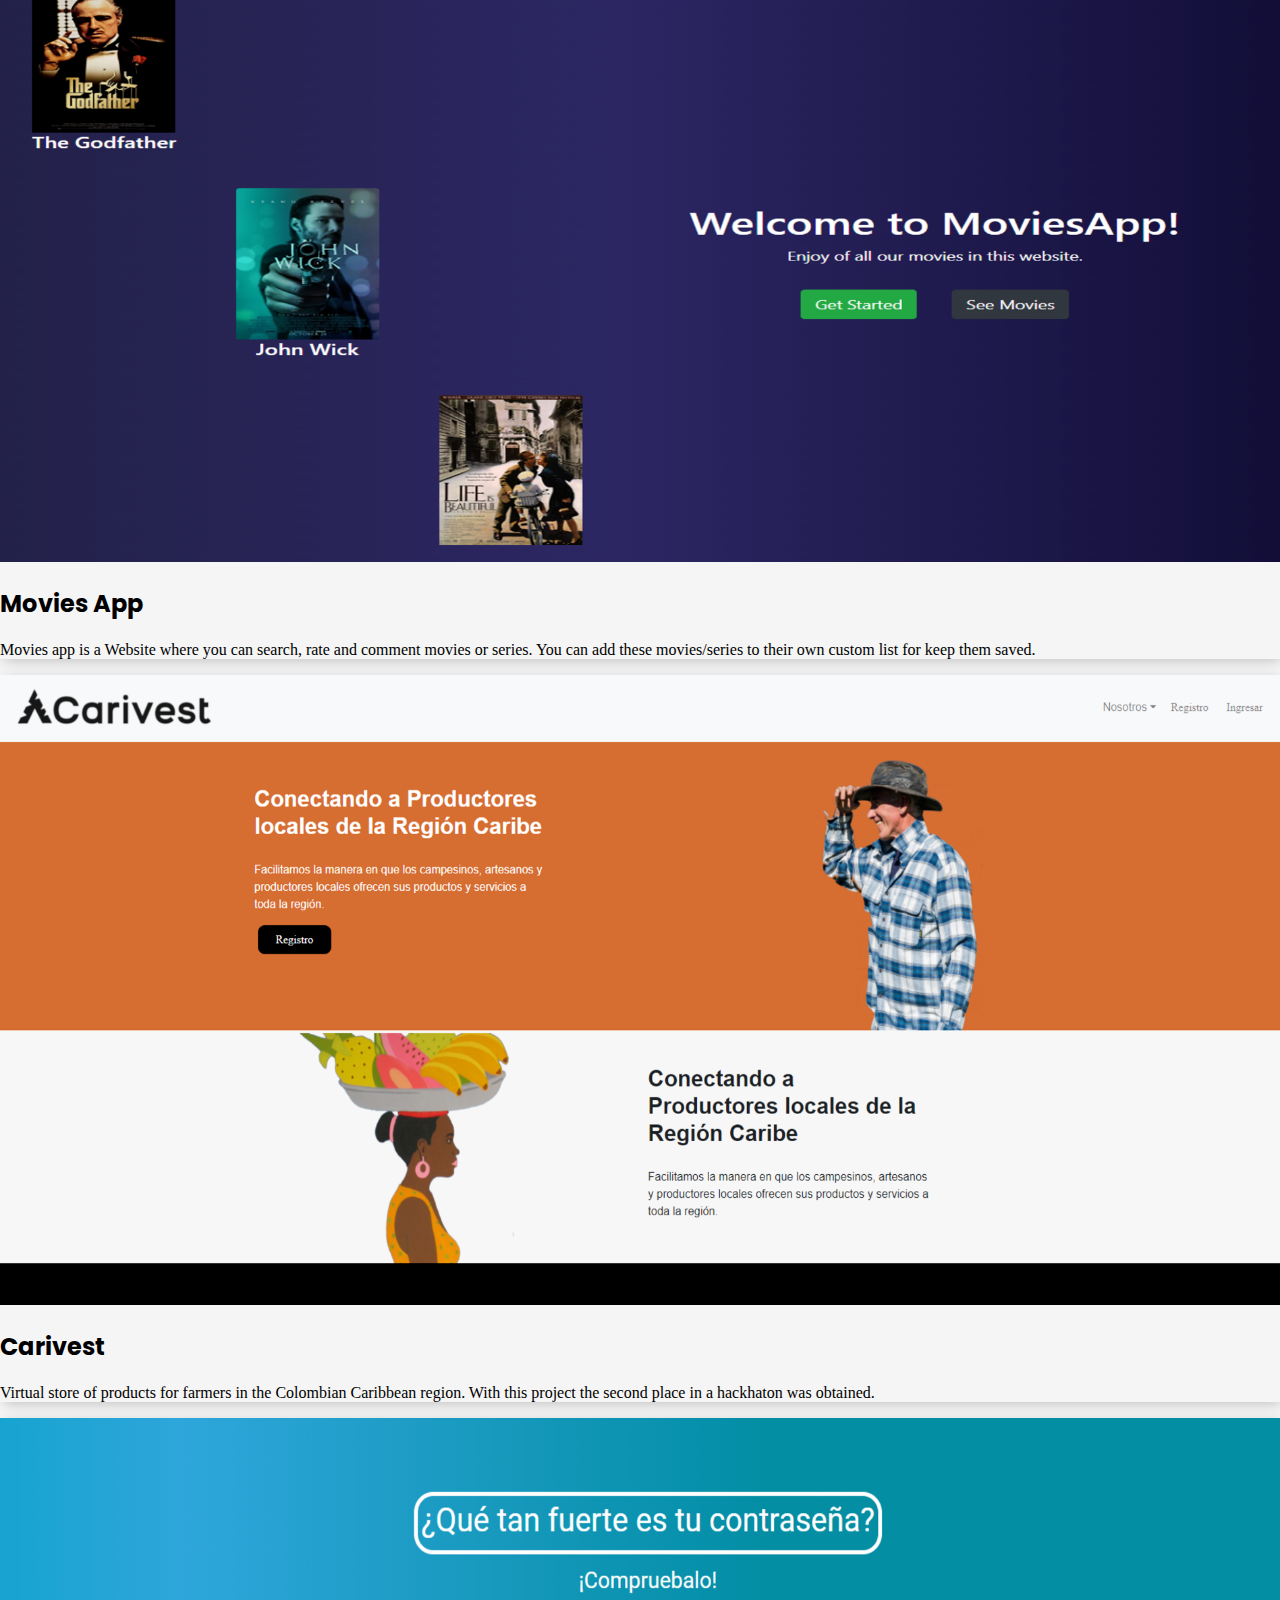
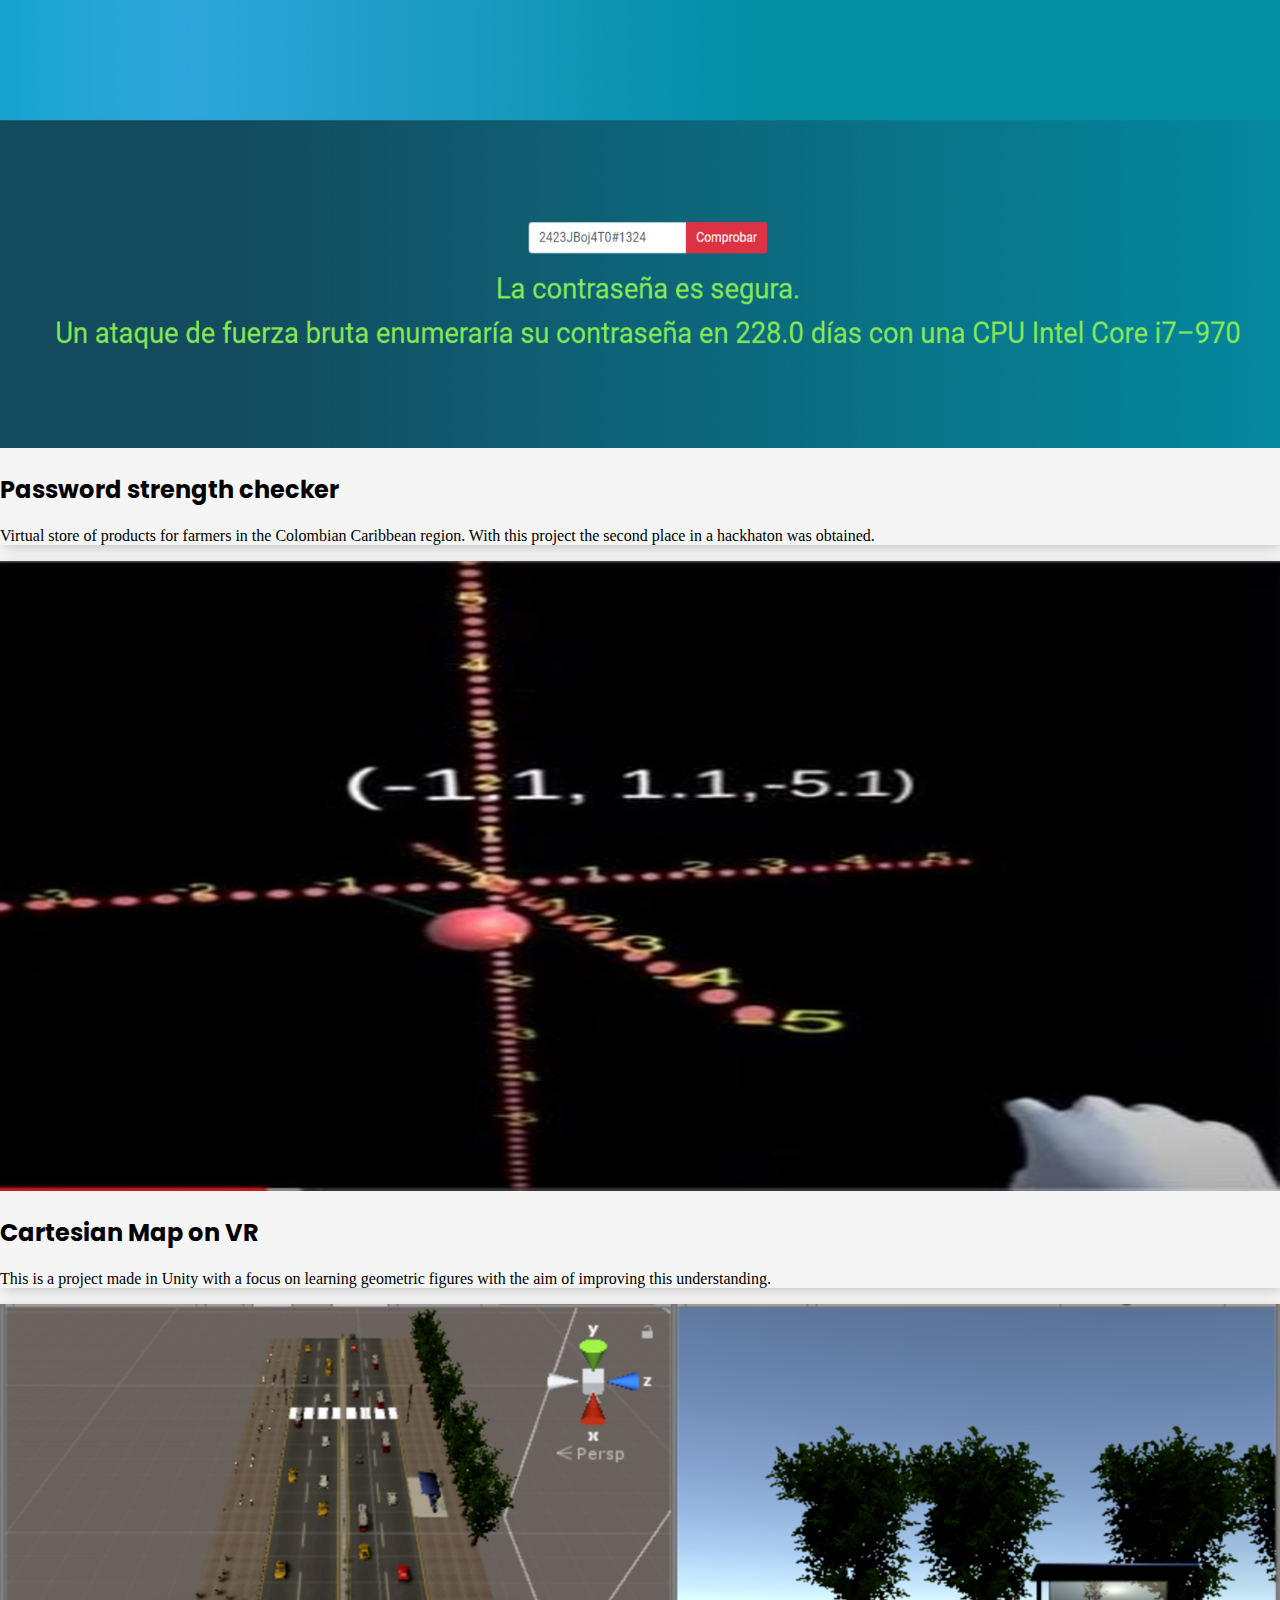
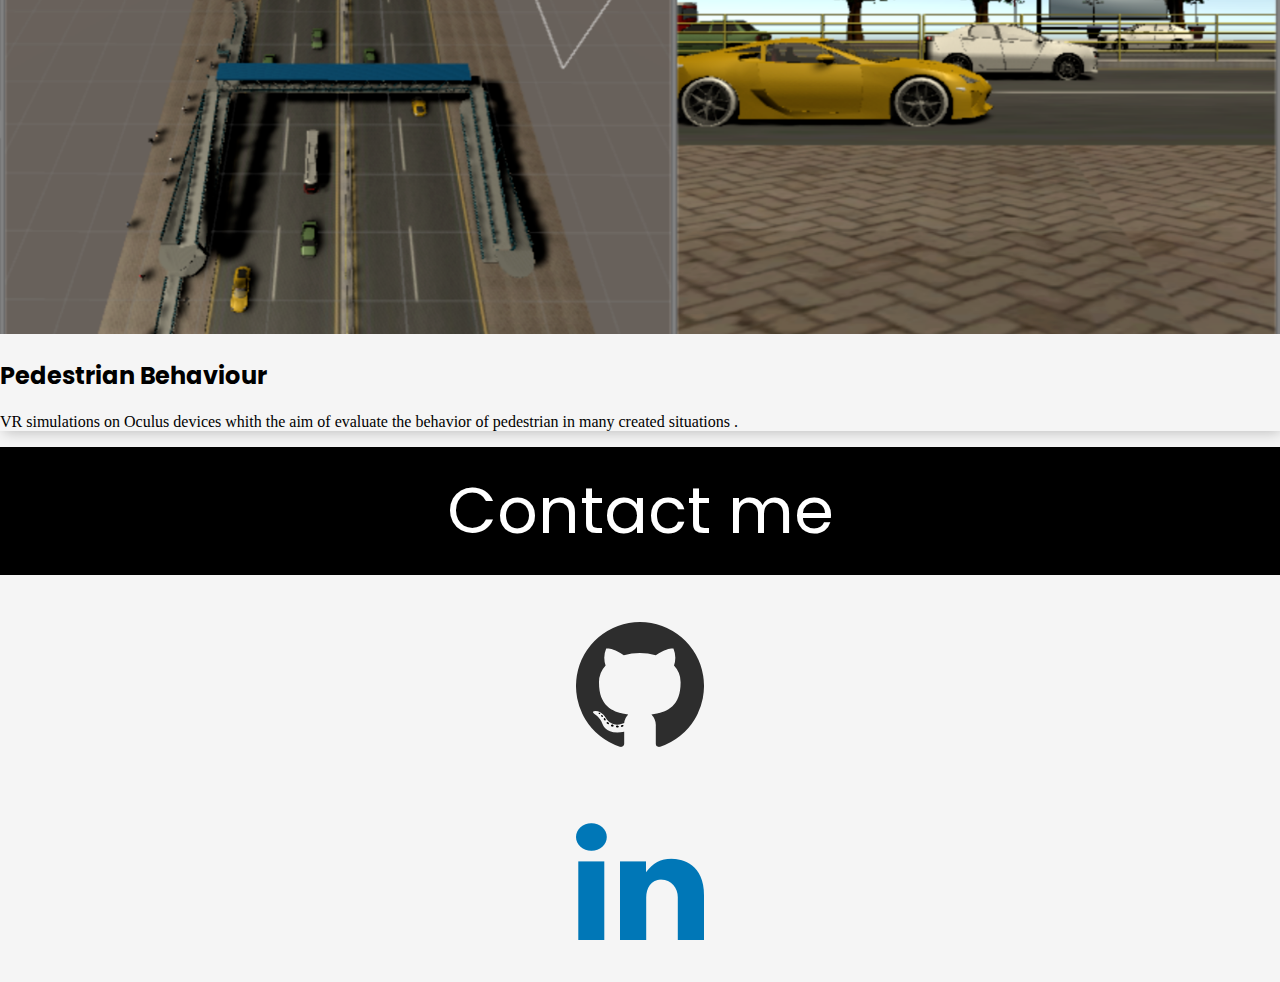
==== commit 35584fa5: "fix: courses, projects and contact me section." ====
--- a/index.html
+++ b/index.html
@@ -87,7 +87,7 @@
           </div>
 
           <div class="experience">
-            <h2>Experience</h2>
+            <h2 id="experienceTitle">Experience</h3>
             <div class="exp-section">
               <div class="logo">
                 <img height="64px" width="62px" src="imgs/mintic.png" />
@@ -127,58 +127,183 @@
         </div>
       </div>
     </div>
-    <div class="row sectionDiv"><p>Courses</p></div>
-    <div class="row courses">
-      <div class="col-sm" id="courses-father">
-        <div class="courses-child">
-          <div class="courses-section-1">
-            <div class="lacnic">
-              <div class="logo-curse">
-                <img src="imgs/lacnic.png" />
-              </div>
-              <div>
-                <h4>IPV6 básico - 1 edición - 2020</h4>
-                <h5>LACNIC</h5>
-                <h6>Expedición: Mayo de 2020</h6>
-              </div>
-            </div>
-            <div class="platzi">
-              <div class="logo-curse">
-                <img src="imgs/platzi.png" />
-              </div>
-              <div>
-                <h4>Curso profesional de Git y Github</h4>
-                <h5>Platzi</h5>
-                <h6>Expedición: Octubre de 2019</h6>
-              </div>
-            </div>
-          </div>
-          <div class="courses-section-2">
-            <div class="openu">
-              <div class="logo-curse">
-                <img src="imgs/openuniversity.png" />
-              </div>
-              <div>
-                <h4>Introduction to Cyber Security</h4>
-                <h5>The Open University</h5>
-                <h6>Expedición: Octubre de 2019</h6>
-              </div>
-            </div>
-            <div class="udemy">
-              <div class="logo-curse">
-                <img src="imgs/0.png" />
-              </div>
-              <div>
-                <h4>Fundamentos de programación con Java</h4>
-                <h5>Udemy</h5>
-                <h6>Expedición: Octubre de 2019</h6>
-              </div>
-            </div>
-          </div>
-        </div>
-      </div>
-    </div>
-    <div class="row sectionDiv"><p>Projects</p></div>
-    <div class="row sectionDiv"><p>Contact me</p></div>
+    <div class="row">
+      <div class="sectionDiv"><p>Courses</p></div>
+    </div>
+    <div class="container">
+      <div class="row ">
+    
+          <div class="courses-child">
+            <div class="col-md-6 ">
+              <div class="lacnic">
+                <div class="logo-curse">
+                  <img src="imgs/lacnic.png" />
+                </div>
+                <div>
+                  <h4>IPV6 básico - 1 edición - 2020</h4>
+                  <h5>LACNIC</h5>
+                  <h6>Expedición: Mayo de 2020</h6>
+                </div>
+              </div>
+              <div class="platzi">
+                <div class="logo-curse">
+                  <img src="imgs/platzi.png" />
+                </div>
+                <div>
+                  <h4>Curso profesional de Git y Github</h4>
+                  <h5>Platzi</h5>
+                  <h6>Expedición: Octubre de 2019</h6>
+                </div>
+              </div>
+            </div>
+            <div class="col-md-6 ">
+              <div class="openu">
+                <div class="logo-curse">
+                  <img src="imgs/openuniversity.png" />
+                </div>
+                <div>
+                  <h4>Introduction to Cyber Security</h4>
+                  <h5>The Open University</h5>
+                  <h6>Expedición: Octubre de 2019</h6>
+                </div>
+              </div>
+              <div class="udemy">
+                <div class="logo-curse">
+                  <img src="imgs/0.png" />
+                </div>
+                <div>
+                  <h4>Fundamentos de programación con Java</h4>
+                  <h5>Udemy</h5>
+                  <h6>Expedición: Octubre de 2019</h6>
+                </div>
+              </div>
+            </div>
+          </div>
+        
+      </div>
+    </div>
+    
+    <div class="sectionDiv"><p>Projects</p></div>
+    <div class="container">
+      <div class="row mb-4">
+        <a
+          class="col-md-6"
+          href="https://imgs-german-site.web.app/"
+          target="_blank"
+        >
+          <div class="projectContainer">
+            <div class="imageProject  p-4">
+              <img src="imgs/deutsch.PNG" width="100%" height="50%" />
+            </div>
+            <div class="textProject p-4">
+              <h2>German website</h2>
+              <p>
+                This is a website developed for German learning where you can
+                find a vocabulary with the most used words in German language.
+              </p>
+            </div>
+          </div>
+        </a>
+        <a
+          class="col-md-6"
+          href="https://movies-app-colombia.web.app/"
+          target="_blank"
+        >
+          <div class="projectContainer">
+            <div class="imageProject p-4">
+              <img src="imgs/movies.PNG" width="100%" height="50%" />
+            </div>
+            <div class="textProject  p-4">
+              <h2>Movies App</h2>
+              <p>
+                Movies app is a Website where you can search, rate and comment
+                movies or series. You can add these movies/series to their own
+                custom list for keep them saved.
+              </p>
+            </div>
+          </div>
+        </a>
+        <a
+          class="col-md-6"
+          href="https://fir-react-proyect.web.app/"
+          target="_blank"
+        >
+          <div class="projectContainer">
+            <div class="imageProject  p-4">
+              <img src="imgs/caribe.png" width="100%" height="50%" />
+            </div>
+            <div class="textProject p-4">
+              <h2>Carivest</h2>
+              <p>
+                Virtual store of products for farmers in the Colombian Caribbean region. With this project the second place in a hackhaton was obtained.
+              </p>
+            </div>
+          </div>
+        </a>
+        <a
+          class="col-md-6"
+          href="http://password-checker.surge.sh/"
+          target="_blank"
+        >
+          <div class="projectContainer">
+            <div class="imageProject  p-4">
+              <img src="imgs/password.png" width="100%" height="50%" />
+            </div>
+            <div class="textProject p-4">
+              <h2>  Password strength checker</h2>
+              <p>
+                Virtual store of products for farmers in the Colombian Caribbean region. With this project the second place in a hackhaton was obtained.
+              </p>
+            </div>
+          </div>
+        </a>
+        <a
+        class="col-md-6"
+        href="https://github.com/Juandavid716/Virtual-reality-cartesian-map/"
+        target="_blank"
+      >
+        <div class="projectContainer">
+          <div class="imageProject  p-4">
+            <img src="imgs/map.jpg" width="100%" height="50%" />
+          </div>
+          <div class="textProject p-4">
+            <h2>  Cartesian Map on VR</h2>
+            <p>
+              This is a project made in Unity with a focus on learning
+                geometric figures with the aim of improving this understanding.
+            </p>
+          </div>
+        </div>
+      </a>
+      <a
+      class="col-md-6"
+      href="https://github.com/Juandavid716/Pedestrian-Behaviour"
+      target="_blank"
+    >
+      <div class="projectContainer">
+        <div class="imageProject  p-4">
+          <img src="imgs/pedestrian.png" width="100%" height="50%" />
+        </div>
+        <div class="textProject p-4">
+          <h2>  Pedestrian Behaviour</h2>
+          <p>
+            VR simulations on Oculus devices whith the aim of evaluate the
+            behavior of pedestrian in many created situations .
+          </p>
+        </div>
+      </div>
+    </a>
+      </div>
+    </div>
+    <div class="sectionDiv">
+      <p>Contact me</p>
+    </div>
+    <div class="container">
+      <div class="row ">
+        <div class="col-md-6 contactsSection"> <a href="https://github.com/Juandavid716" target="_blank"><img  class="imageContact" src="imgs/github.svg"></a></div>
+        <div class="col-md-6 contactsSection"> <a href="https://linkedin.com/in/juanbojato"  target="_blank" > <img class="imageContact"  src="imgs/linkedin.png"></a></div>
+      
+      </div>
+    </div>
   </body>
 </html>
--- a/css/styles.css
+++ b/css/styles.css
@@ -1,18 +1,23 @@
 /* Fonts */
 
 @import url("https://fonts.googleapis.com/css2?family=Poppins:wght@300&display=swap");
+html {
+  box-sizing: border-box;
+}
 
 body {
+  margin: 0;
   background-color: #f5f5f5;
 }
 a,
 a:link {
   text-decoration: none;
-  color: white;
+  color: black;
 }
 a:hover {
-  color: lightseagreen;
-}
+  color: black;
+}
+
 /* navbar section */
 #navbar {
   width: 100%;
@@ -50,15 +55,6 @@
   animation-iteration-count: infinite;
 }
 
-@keyframes example {
-  from {
-    color: black;
-  }
-  to {
-    color: lightsalmon;
-  }
-}
-
 .container {
   border-radius: 2px;
   margin-top: 15px;
@@ -95,7 +91,7 @@
   display: flex;
   justify-content: center;
   align-items: center;
-  height: 300px;
+  height: 20%;
 }
 .flag {
   display: block;
@@ -106,8 +102,21 @@
 }
 /* Second row */
 .experience {
+  -webkit-box-shadow: 2px 3px 13px -2px rgb(0 0 0 / 24%);
+  box-shadow: 2px 3px 13px -2px rgb(0 0 0 / 24%);
   border-radius: 2px;
   height: auto;
+  width: 100%;
+  padding: 1rem;
+}
+#experienceTitle {
+  display: flex;
+  background-color: black;
+  color: white;
+  font-family: "Poppins", sans-serif;
+  height: 6rem;
+  justify-content: center;
+  align-items: center;
   width: 100%;
 }
 
@@ -136,7 +145,6 @@
 }
 h2 {
   font-family: "Poppins", sans-serif;
-  font-weight: bold;
 }
 .logo-curse {
   height: 100px;
@@ -177,10 +185,6 @@
 
 /* Third row */
 
-#courses-father {
-  height: auto;
-  width: 100%;
-}
 .courses-child {
   width: 100%;
   display: flex;
@@ -188,33 +192,48 @@
   justify-content: space-between;
   padding: 2rem;
 }
-.courses {
-  margin: 30px;
-  width: 88%;
-}
+
 #title {
   padding: 16px;
   font-family: Verdana, Tahoma, sans-serif;
 }
 
+/* Fourth row */
+
+.projectContainer {
+  height: 100%;
+  -webkit-box-shadow: 2px 3px 13px -2px rgb(0 0 0 / 24%);
+  box-shadow: 2px 3px 13px -2px rgb(0 0 0 / 24%);
+}
+
 /* Sections */
 .sectionDiv {
-  display: block;
+  display: flex;
   background-color: black;
   color: white;
   font-family: "Poppins", sans-serif;
   height: 8rem;
   font-size: 4rem;
-  text-align: center;
-  width: 100%;
+  justify-content: center;
+  align-items: center;
+  width: 100%;
+}
+.contactsSection {
+  display: flex;
+  justify-content: center;
+  align-items: center;
+  padding: 2rem;
+}
+.imageProject:hover {
+  background-color: #dddddd;
+}
+.imageContact:hover {
+  transform: scale(1.2);
+  transition: all 300ms;
 }
 /* Media query */
-@media (max-width: 900px) {
-  .navbar-sons {
-    width: 30%;
-  }
-}
-@media (max-width: 575px) {
+
+@media (max-width: 1280px) {
   .avatar-logo,
   .personal-info {
     display: flex;
@@ -227,12 +246,13 @@
     align-items: center;
     justify-content: space-around;
   }
+  .courses-child {
+    margin-bottom: 1rem;
+  }
 }
 
 @media (max-width: 450px) {
-  #navbar,
-  .navbar-sons {
-    font-size: 12px;
-    justify-content: space-around;
-  }
-}
+  .sectionDiv {
+    font-size: 2rem;
+  }
+}
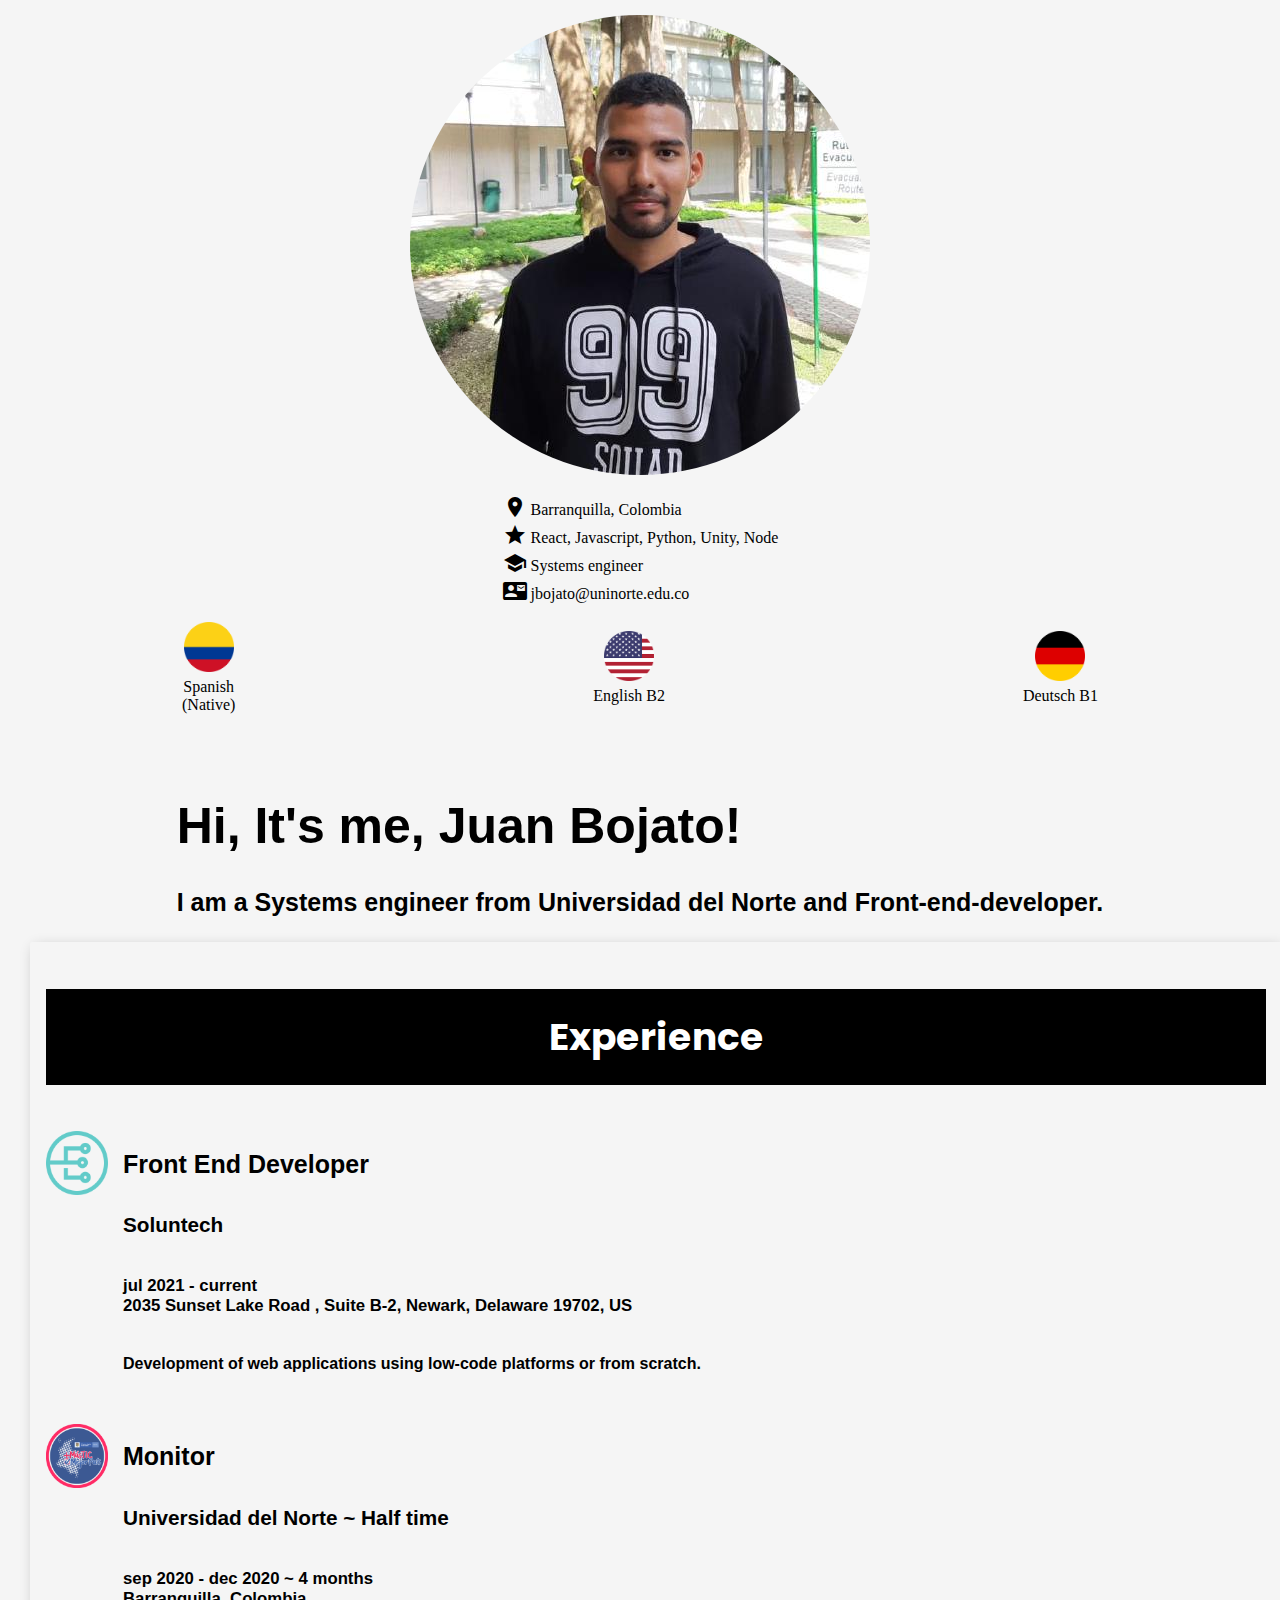
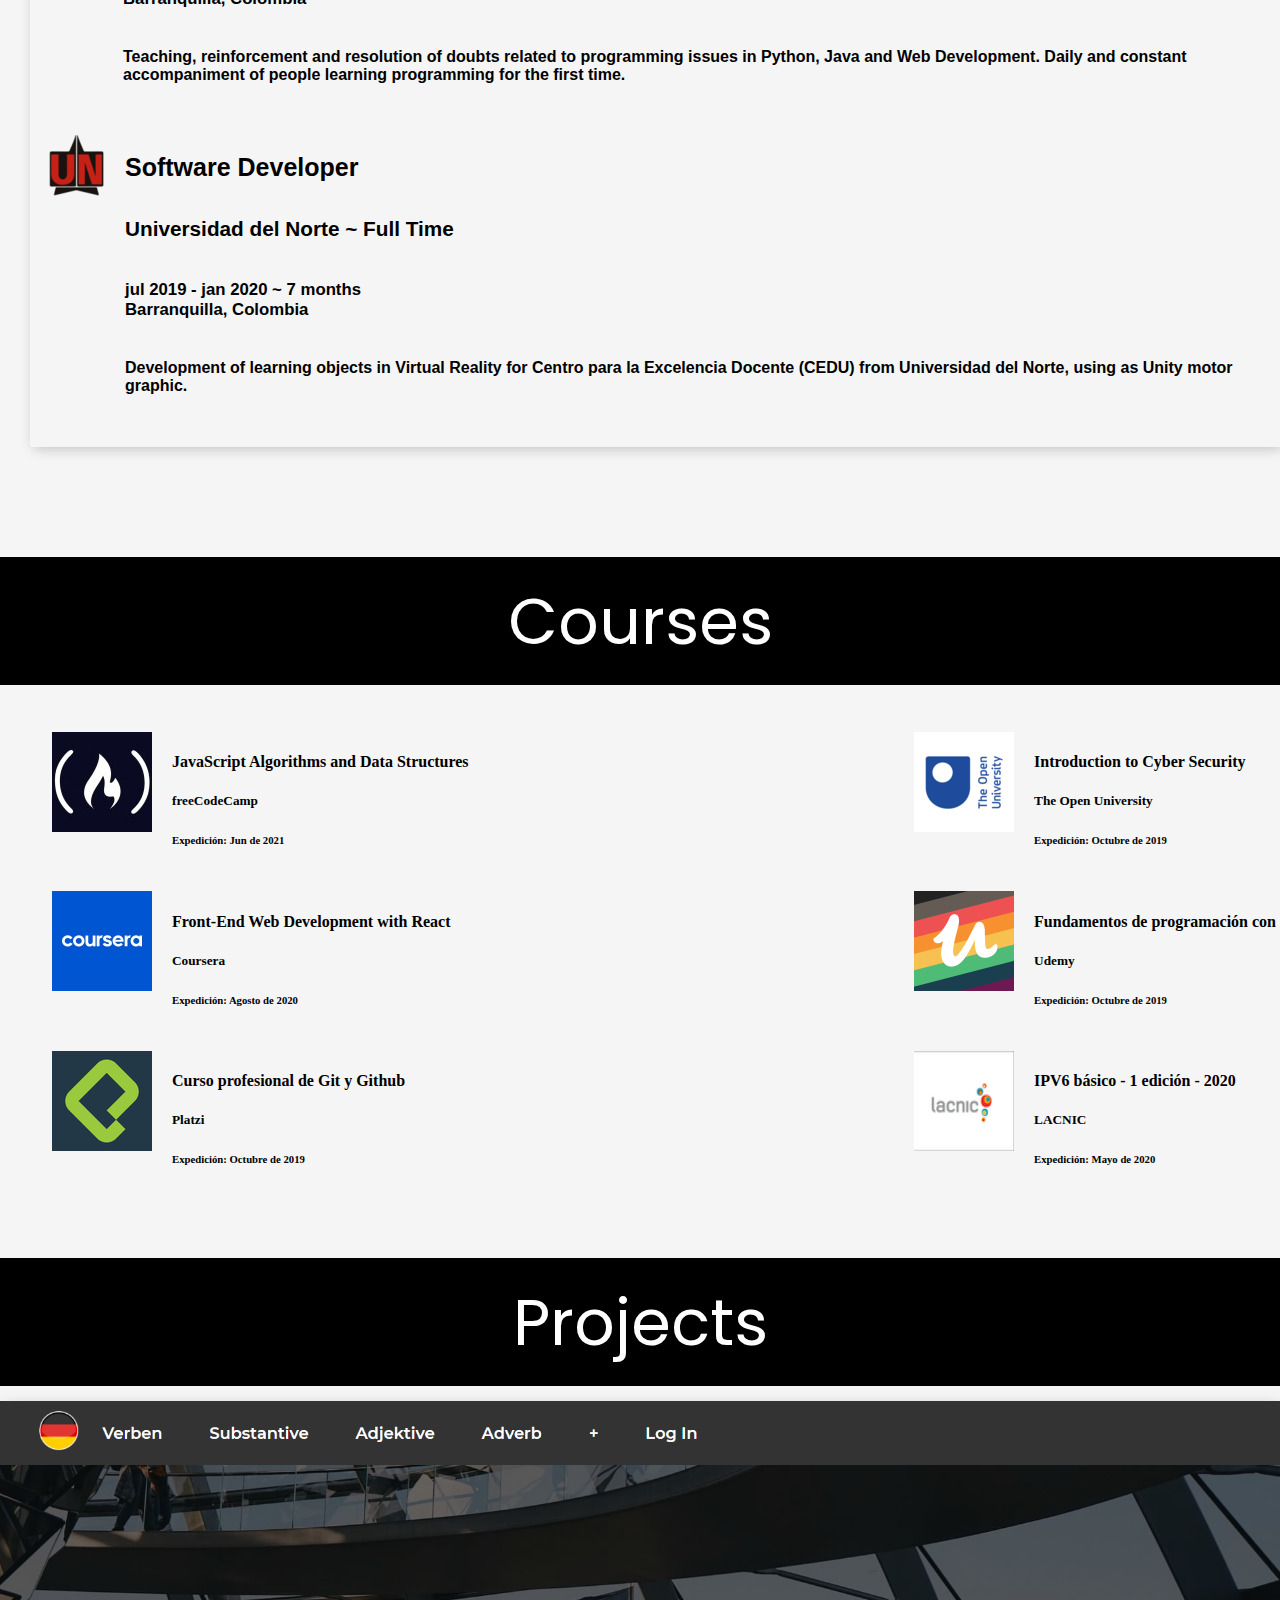
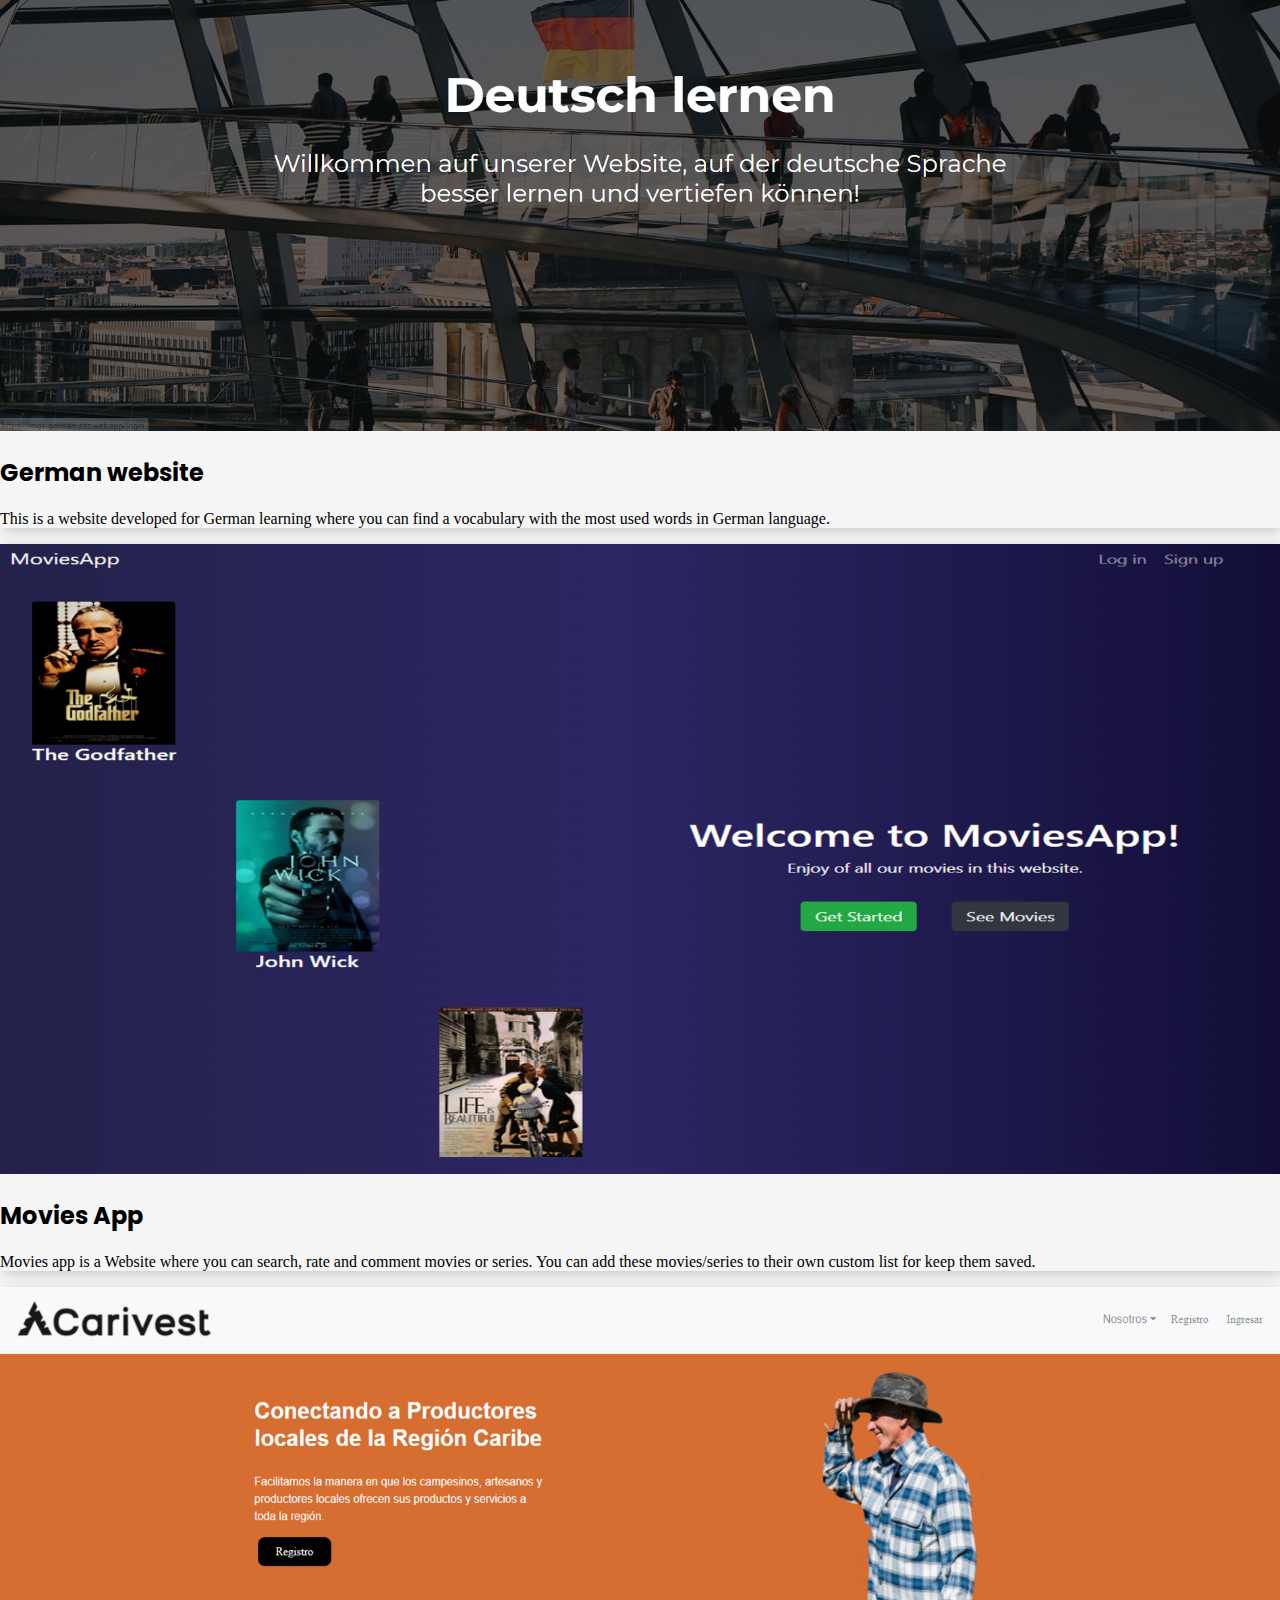
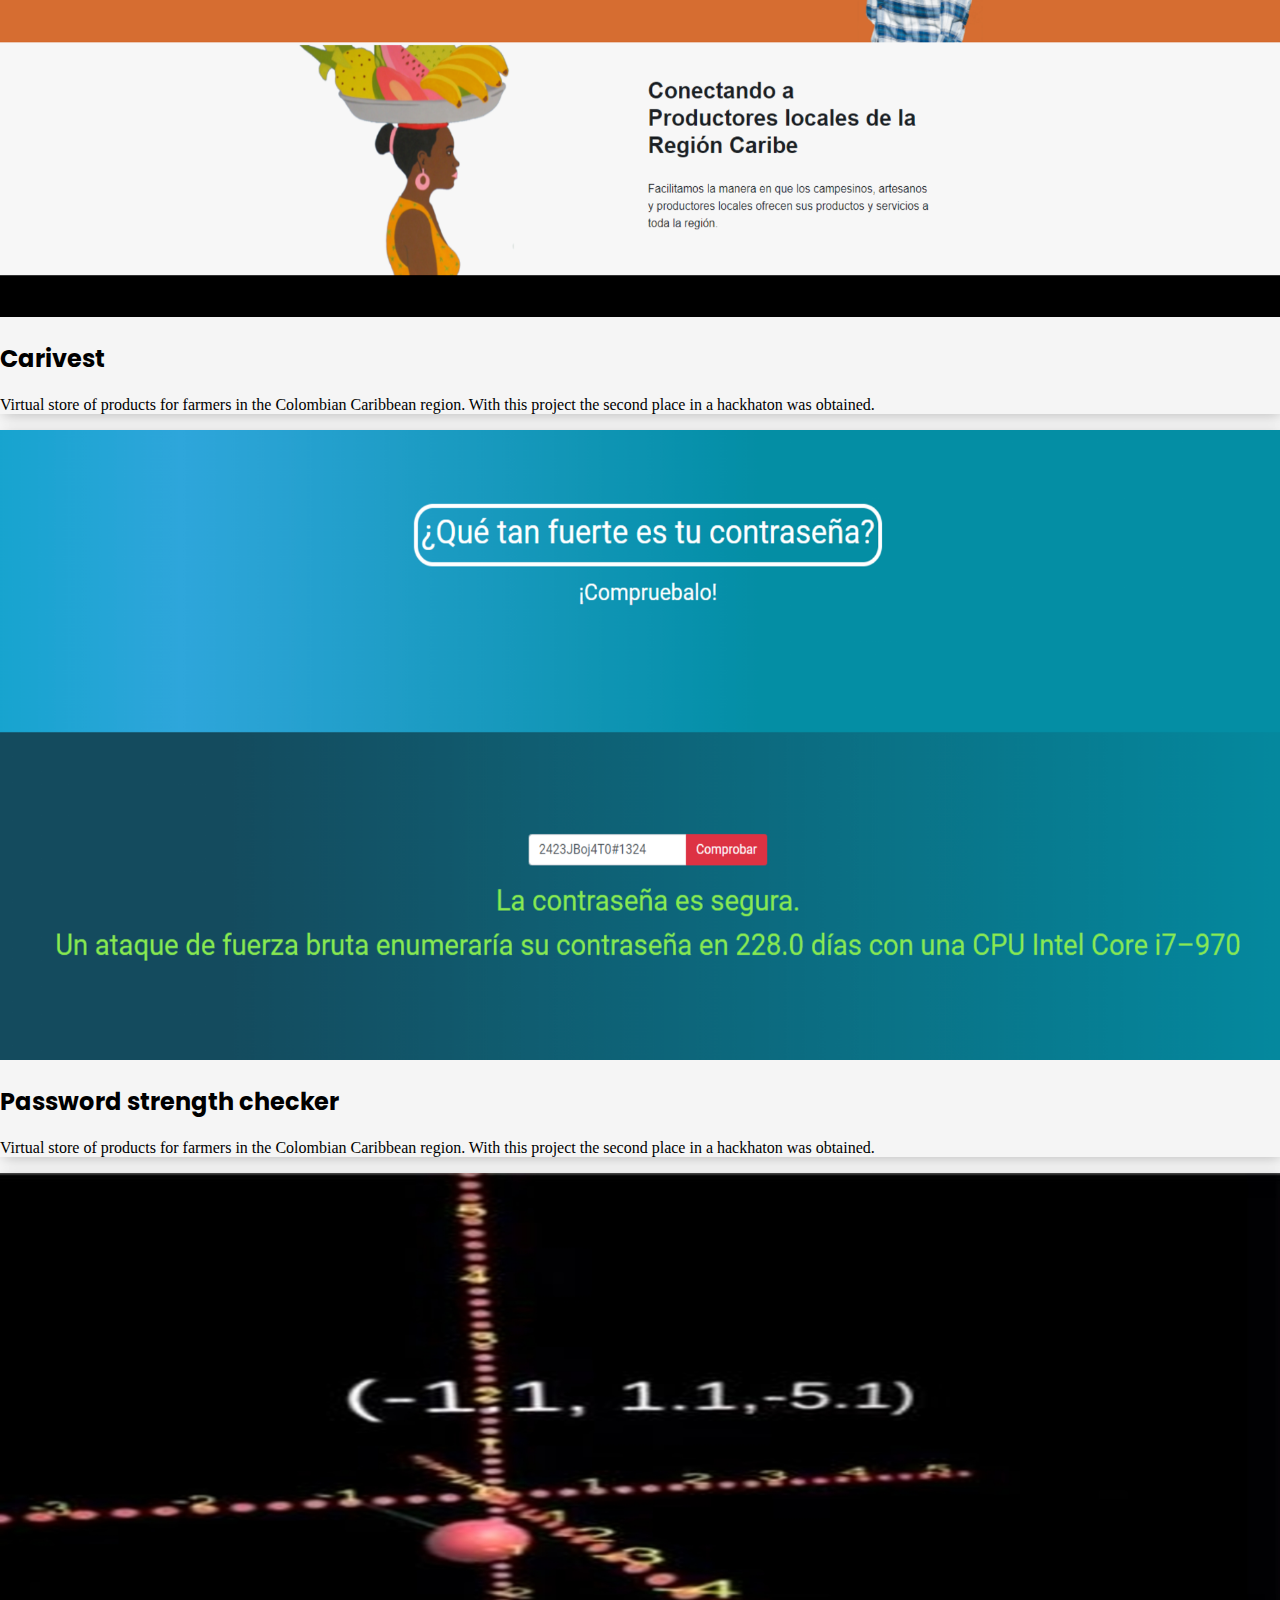
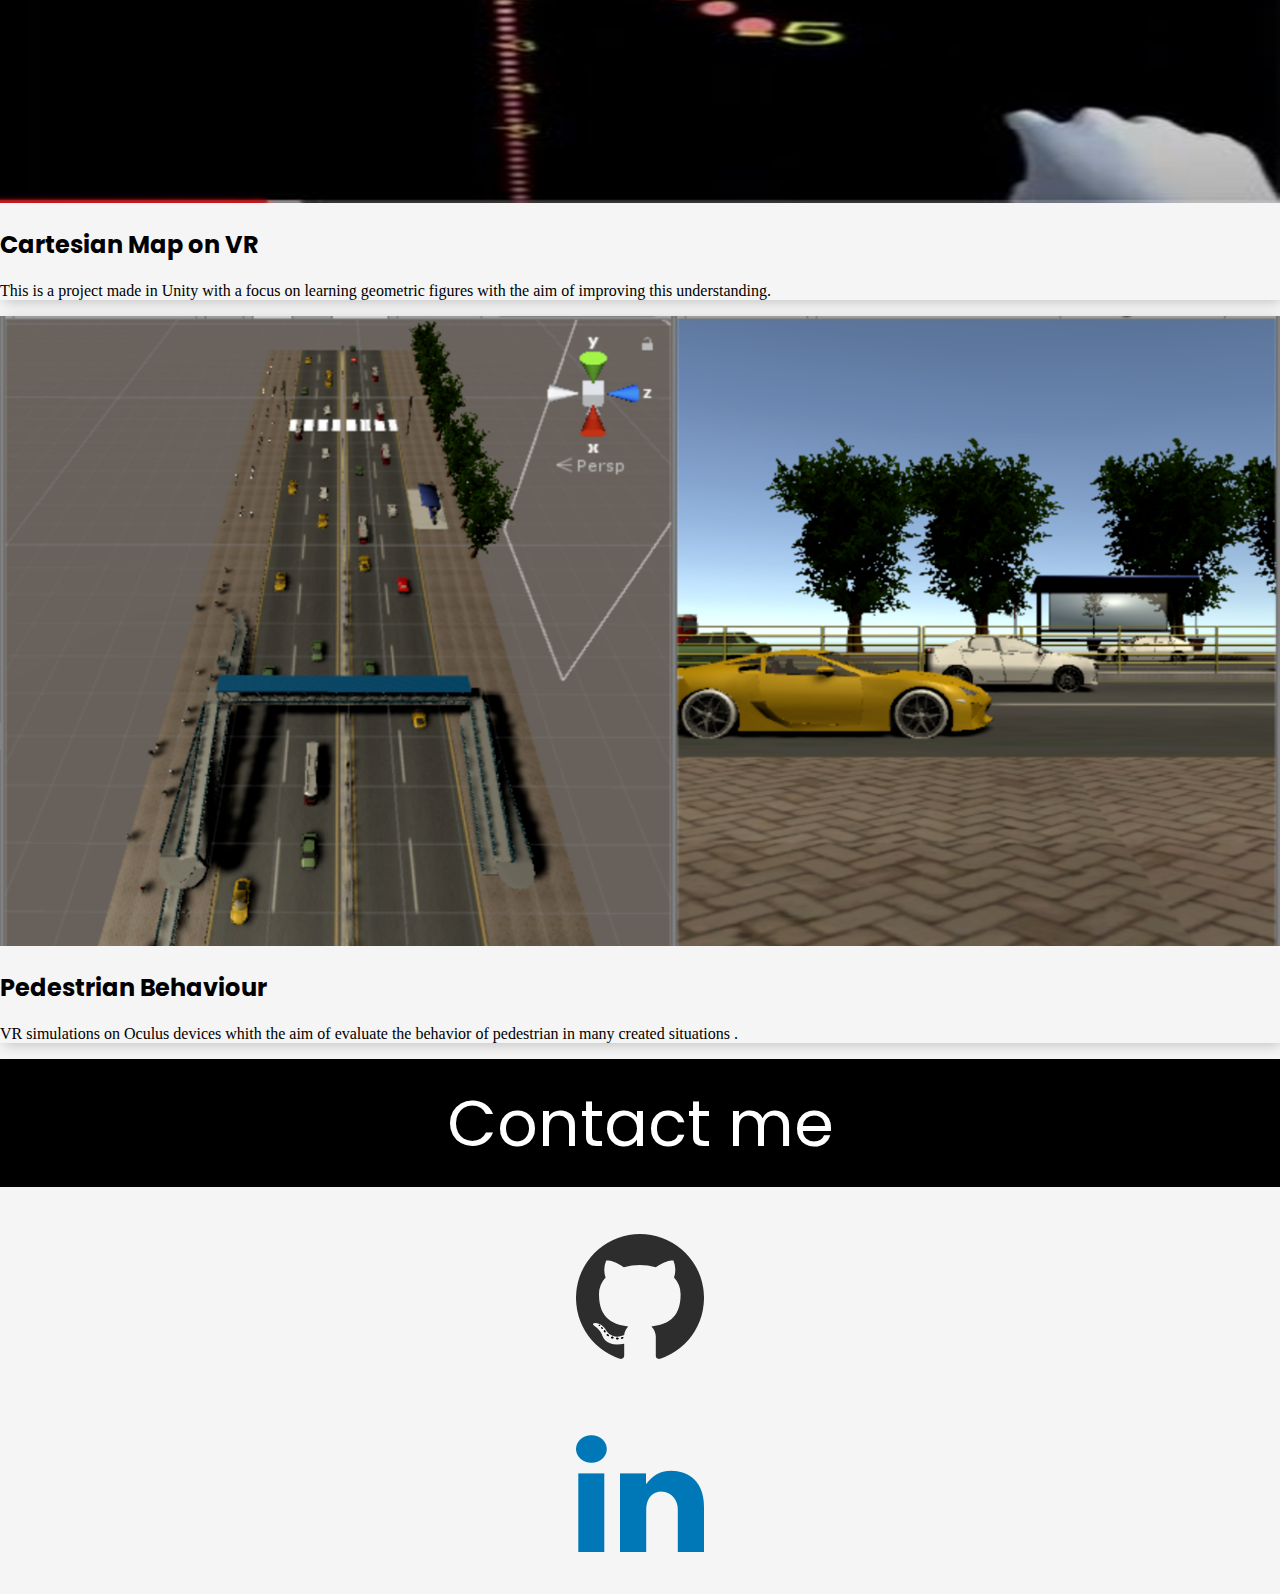
==== commit 11b59880: "refactor: added current  job and two new courses" ====
--- a/index.html
+++ b/index.html
@@ -43,8 +43,8 @@
                 </li>
 
                 <li>
-                  <span class="material-icons icons"> school </span> 10th
-                  Semester
+                  <span class="material-icons icons"> school </span> Systems engineer
+                  
                 </li>
                 <li>
                   <span class="material-icons icons"> contact_mail </span>
@@ -81,13 +81,28 @@
             <div>
               <h1>Hi, It's me, Juan Bojato!</h1>
               <p>
-                I am a Student of Computer Science in Universidad del Norte.
+                I am a Systems engineer from Universidad del Norte and Front-end-developer.
               </p>
             </div>
           </div>
 
           <div class="experience">
             <h2 id="experienceTitle">Experience</h3>
+              <div class="exp-section">
+                <div class="logo">
+                  <img height="64px" width="62px" src="imgs/soluntech_logo.png" />
+                </div>
+                <div class="text-exp">
+                  <h4>Front End Developer</h4>
+                  <h5>Soluntech</h5>
+                  <h6>
+                    jul 2021 - current  <br />2035 Sunset Lake Road , Suite B-2, Newark, Delaware 19702, US
+                  </h6>
+                  <p class="exp">
+                    Development of web applications using low-code platforms or from scratch.                  
+                  </p>
+                </div>
+              </div>
             <div class="exp-section">
               <div class="logo">
                 <img height="64px" width="62px" src="imgs/mintic.png" />
@@ -135,7 +150,60 @@
     
           <div class="courses-child">
             <div class="col-md-6 ">
-              <div class="lacnic">
+              <div class="curse">
+                <div class="logo-curse">
+                  <img src="imgs/freeCodeCamp.jfif" />
+                </div>
+                <div>
+                  <h4>JavaScript Algorithms and Data Structures</h4>
+                  <h5>freeCodeCamp</h5>
+                  <h6>Expedición: Jun de 2021</h6>
+                </div>
+              </div>
+             
+              <div class="curse">
+                <div class="logo-curse">
+                  <img src="imgs/coursera_logo.jfif" />
+                </div>
+                <div>
+                  <h4>Front-End Web Development with React</h4>
+                  <h5>Coursera</h5>
+                  <h6>Expedición: Agosto de 2020</h6>
+                </div>
+              </div>
+              <div class="curse">
+                <div class="logo-curse">
+                  <img src="imgs/platzi.png" />
+                </div>
+                <div>
+                  <h4>Curso profesional de Git y Github</h4>
+                  <h5>Platzi</h5>
+                  <h6>Expedición: Octubre de 2019</h6>
+                </div>
+              </div>
+            </div>
+            <div class="col-md-6 ">
+              <div class="curse">
+                <div class="logo-curse">
+                  <img src="imgs/openuniversity.png" />
+                </div>
+                <div>
+                  <h4>Introduction to Cyber Security</h4>
+                  <h5>The Open University</h5>
+                  <h6>Expedición: Octubre de 2019</h6>
+                </div>
+              </div>
+              <div class="curse">
+                <div class="logo-curse">
+                  <img src="imgs/0.png" />
+                </div>
+                <div>
+                  <h4>Fundamentos de programación con Java</h4>
+                  <h5>Udemy</h5>
+                  <h6>Expedición: Octubre de 2019</h6>
+                </div>
+              </div>
+              <div class="curse">
                 <div class="logo-curse">
                   <img src="imgs/lacnic.png" />
                 </div>
@@ -143,38 +211,6 @@
                   <h4>IPV6 básico - 1 edición - 2020</h4>
                   <h5>LACNIC</h5>
                   <h6>Expedición: Mayo de 2020</h6>
-                </div>
-              </div>
-              <div class="platzi">
-                <div class="logo-curse">
-                  <img src="imgs/platzi.png" />
-                </div>
-                <div>
-                  <h4>Curso profesional de Git y Github</h4>
-                  <h5>Platzi</h5>
-                  <h6>Expedición: Octubre de 2019</h6>
-                </div>
-              </div>
-            </div>
-            <div class="col-md-6 ">
-              <div class="openu">
-                <div class="logo-curse">
-                  <img src="imgs/openuniversity.png" />
-                </div>
-                <div>
-                  <h4>Introduction to Cyber Security</h4>
-                  <h5>The Open University</h5>
-                  <h6>Expedición: Octubre de 2019</h6>
-                </div>
-              </div>
-              <div class="udemy">
-                <div class="logo-curse">
-                  <img src="imgs/0.png" />
-                </div>
-                <div>
-                  <h4>Fundamentos de programación con Java</h4>
-                  <h5>Udemy</h5>
-                  <h6>Expedición: Octubre de 2019</h6>
                 </div>
               </div>
             </div>
--- a/css/styles.css
+++ b/css/styles.css
@@ -108,6 +108,7 @@
   height: auto;
   width: 100%;
   padding: 1rem;
+  margin-bottom: 5rem;
 }
 #experienceTitle {
   display: flex;
@@ -119,17 +120,18 @@
   align-items: center;
   width: 100%;
 }
-
-.exp-section,
-.openu,
-.lacnic {
+.exp-section {
+  margin: 20px 0px;
+}
+.exp-section {
   display: flex;
   align-items: flex-start;
 }
-.udemy,
-.platzi {
-  display: flex;
-  align-items: flex-end;
+.curse {
+  display: flex;
+  align-items: flex-start;
+  margin-bottom: 20px;
+  min-height: 126px;
 }
 .exp {
   font-size: 16px;
@@ -139,8 +141,6 @@
 }
 
 .logo {
-  height: 200px;
-  width: 100px;
   margin: 15px 15px 15px 0px;
 }
 h2 {
@@ -151,7 +151,10 @@
   width: 100px;
   margin-left: 20px;
   margin-right: 20px;
-  margin-bottom: 20px;
+}
+.logo-curse img {
+  height: 100px;
+  width: 100px;
 }
 .icons {
   position: relative;
